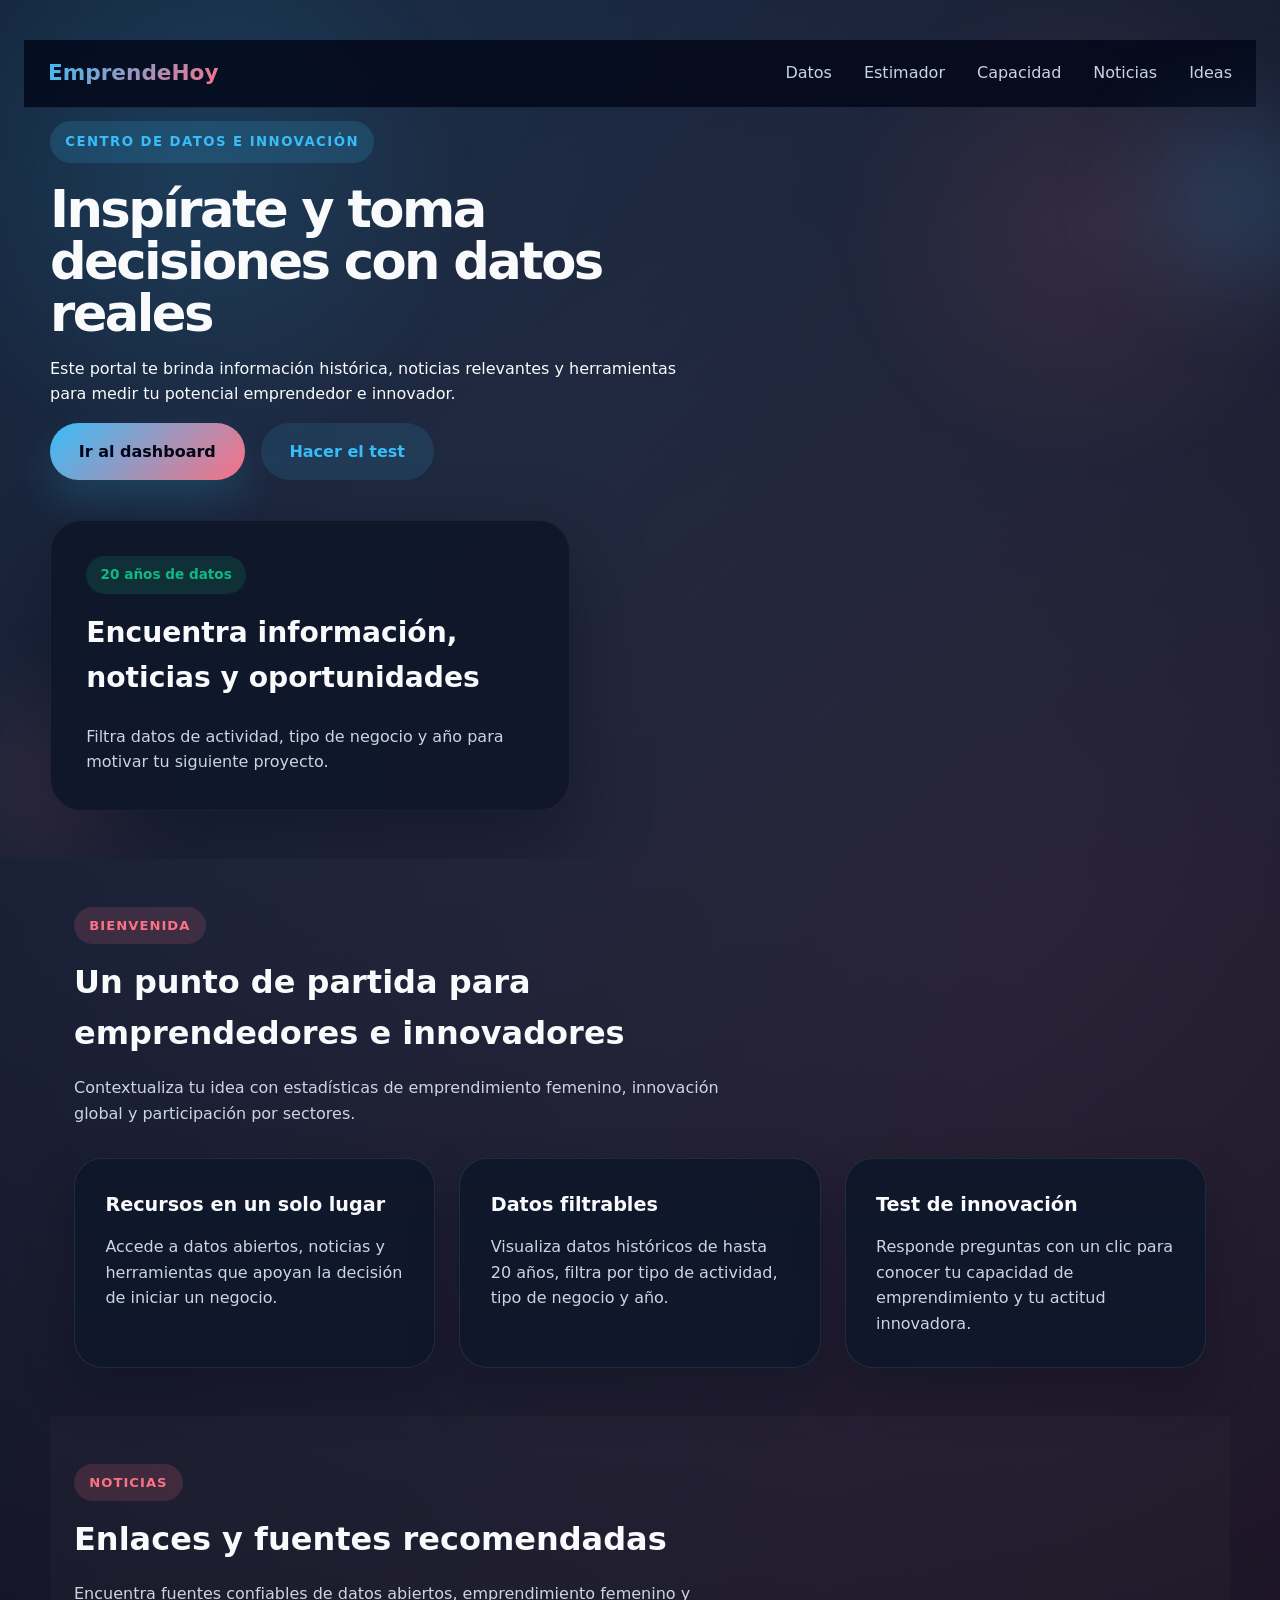
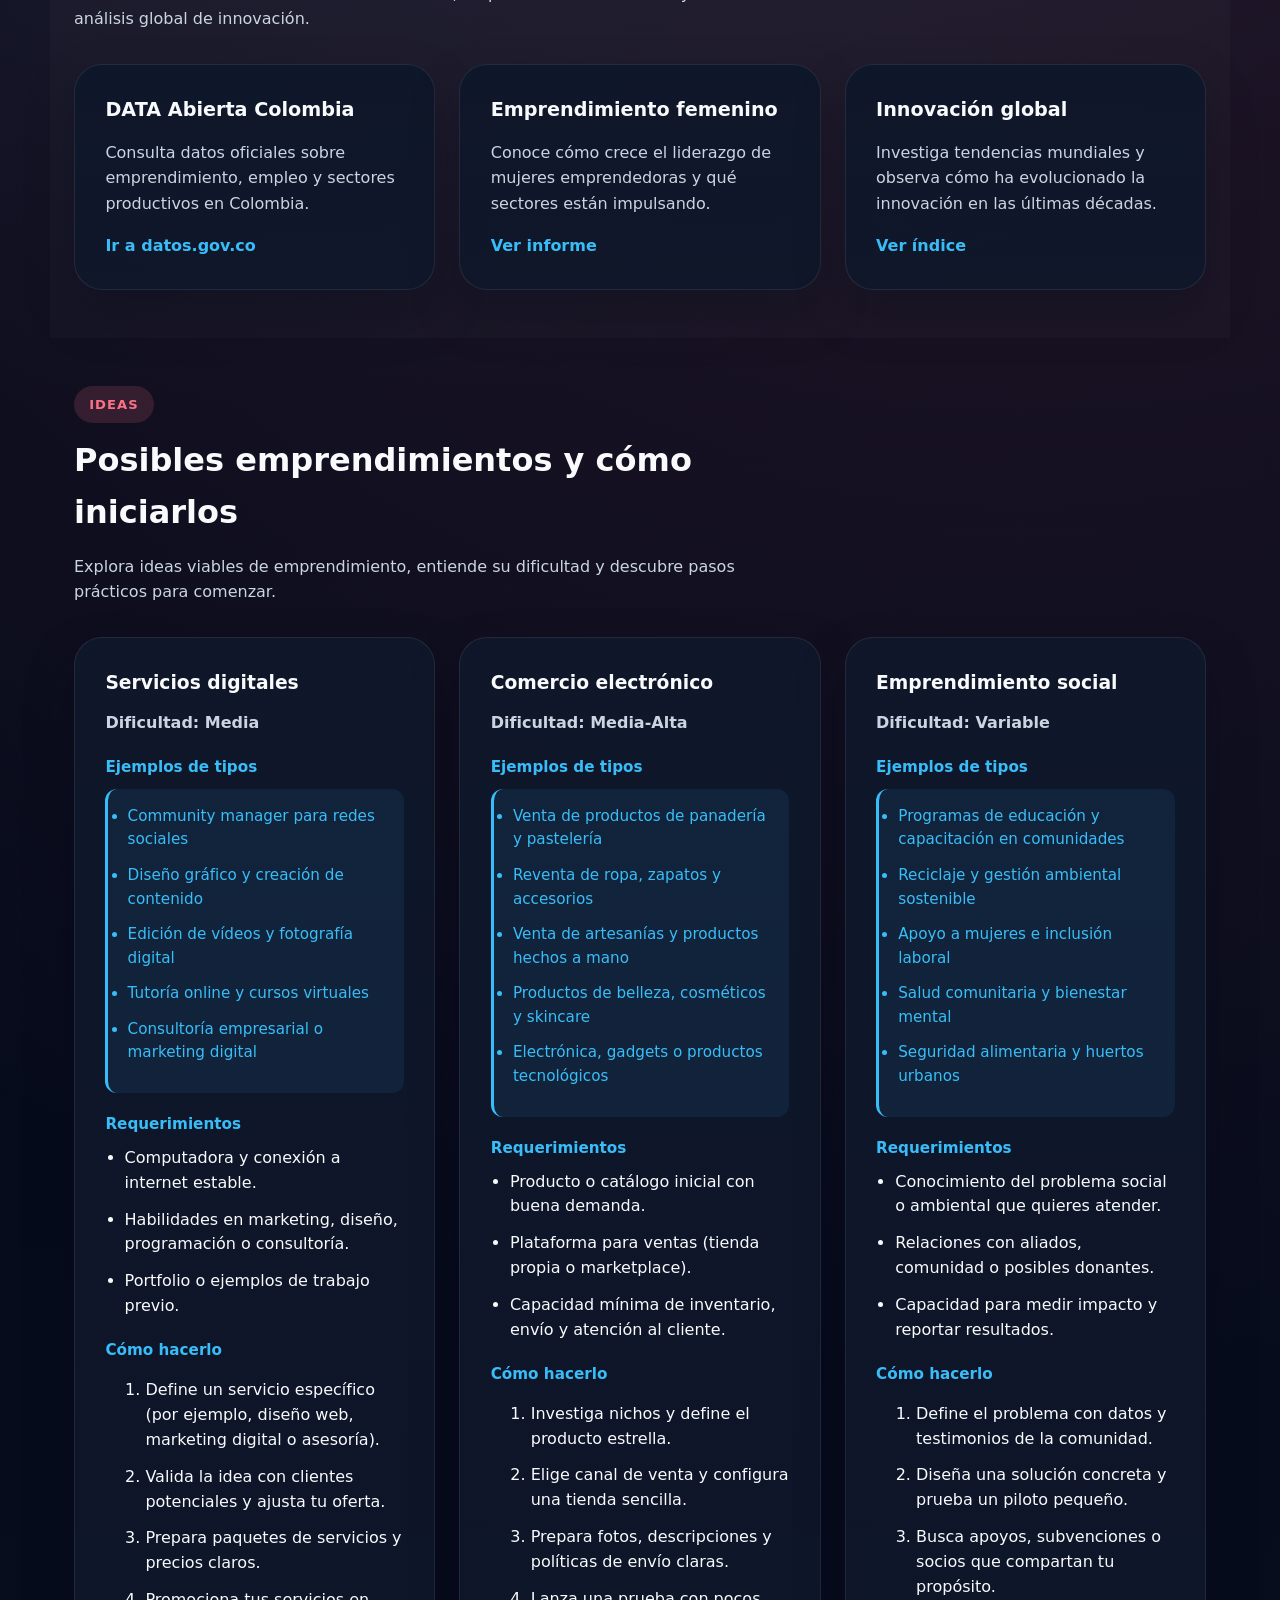
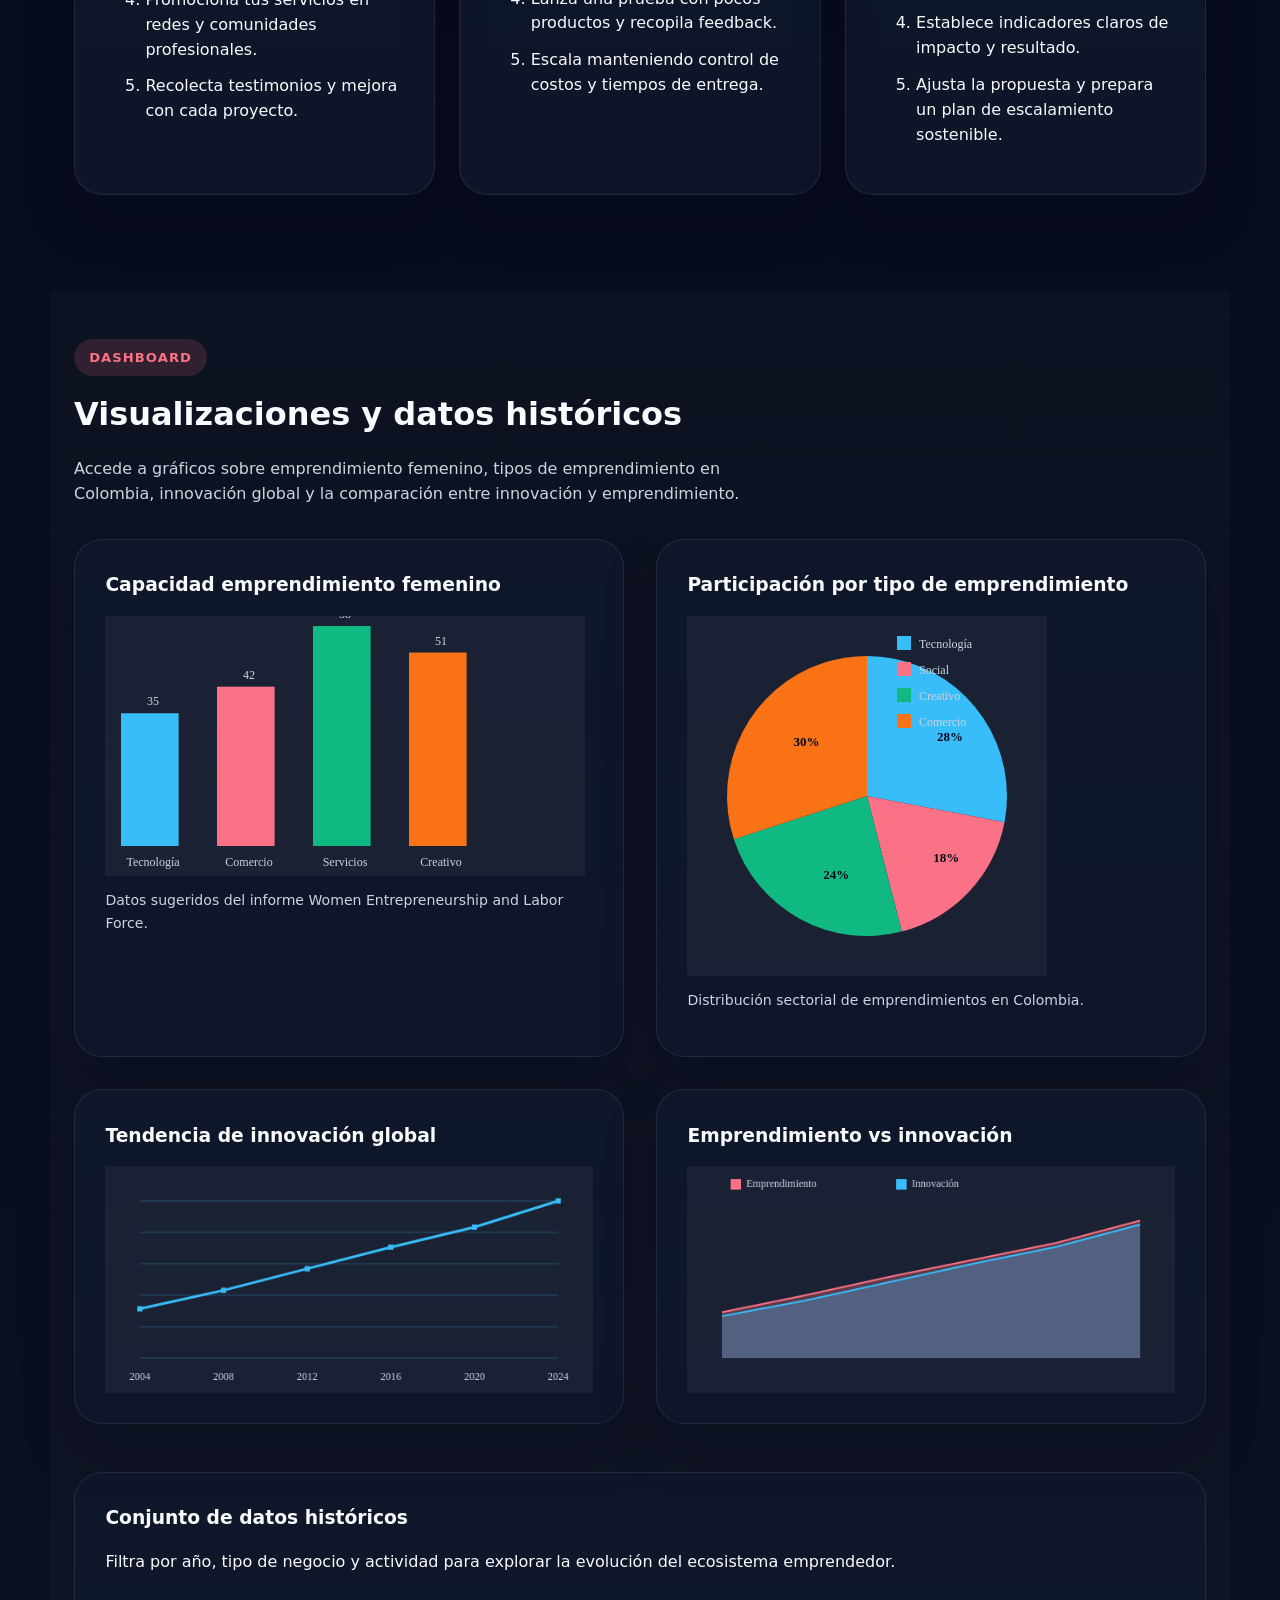
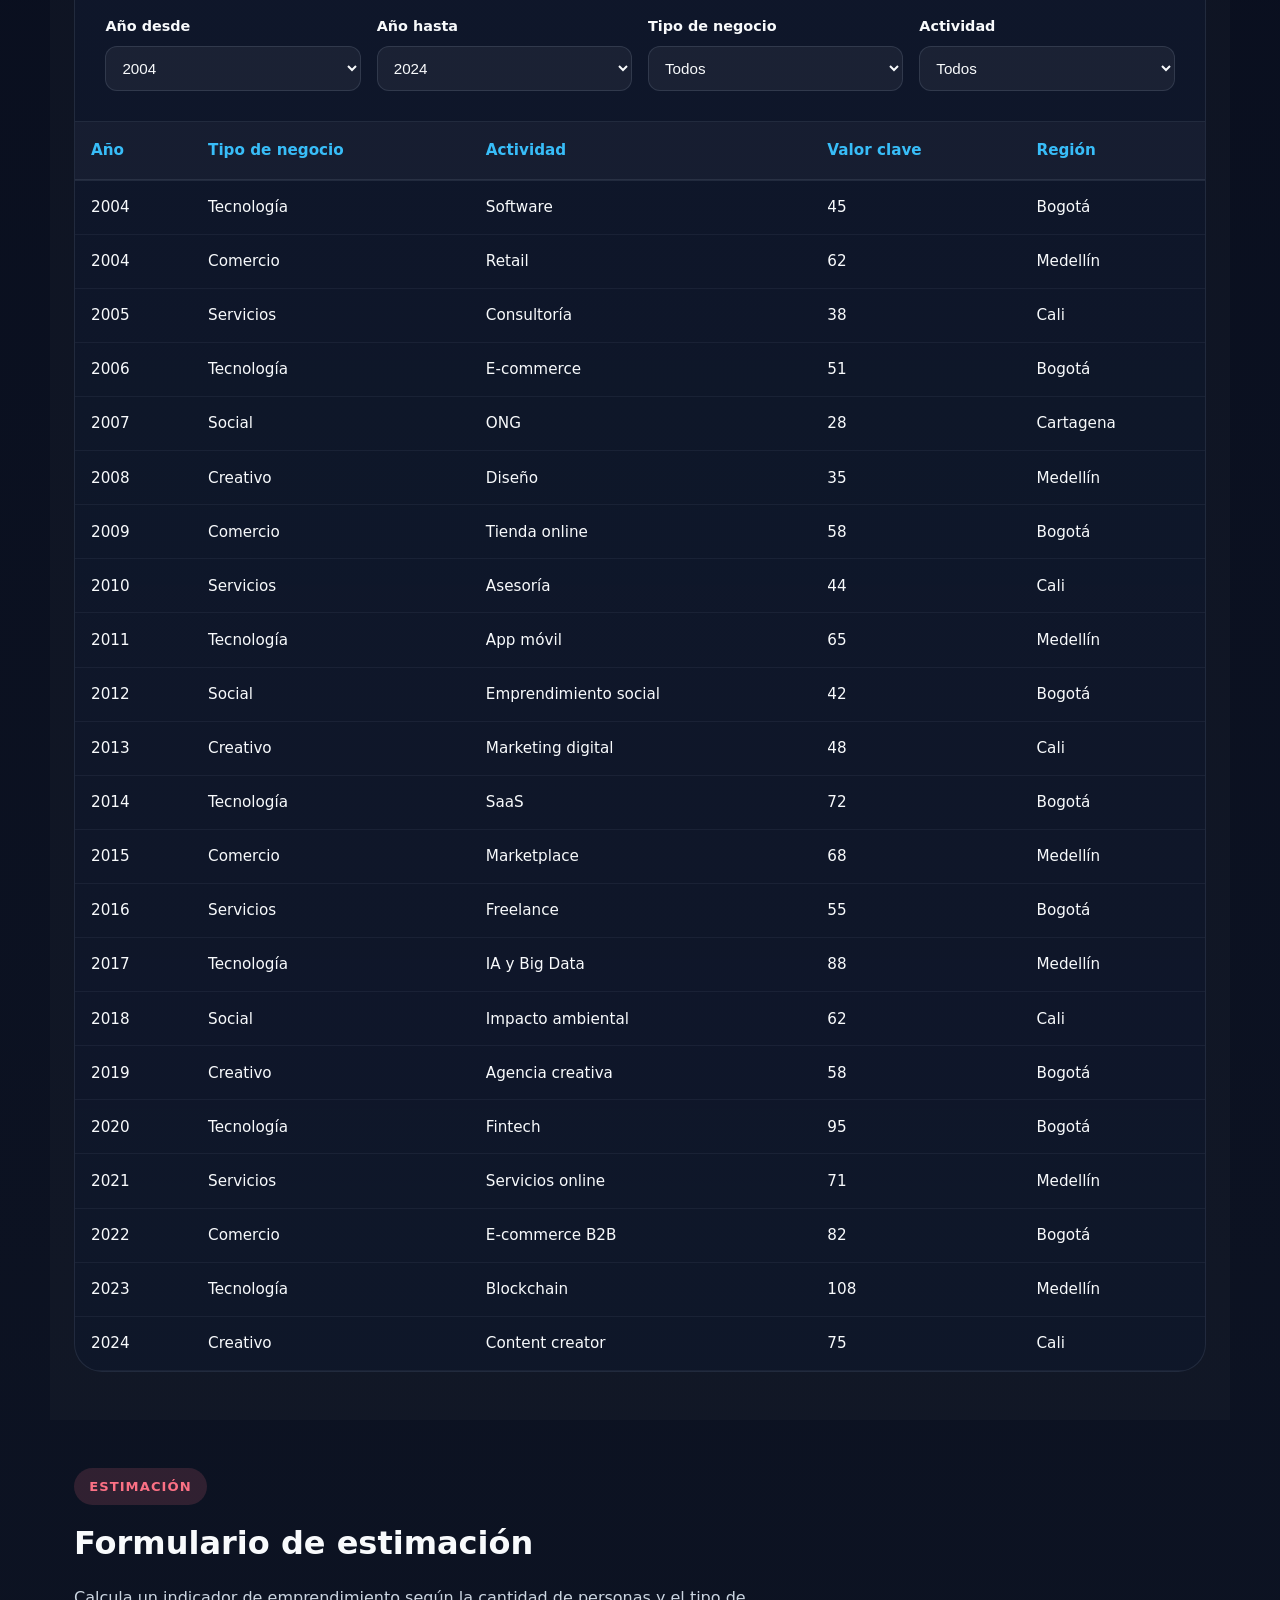
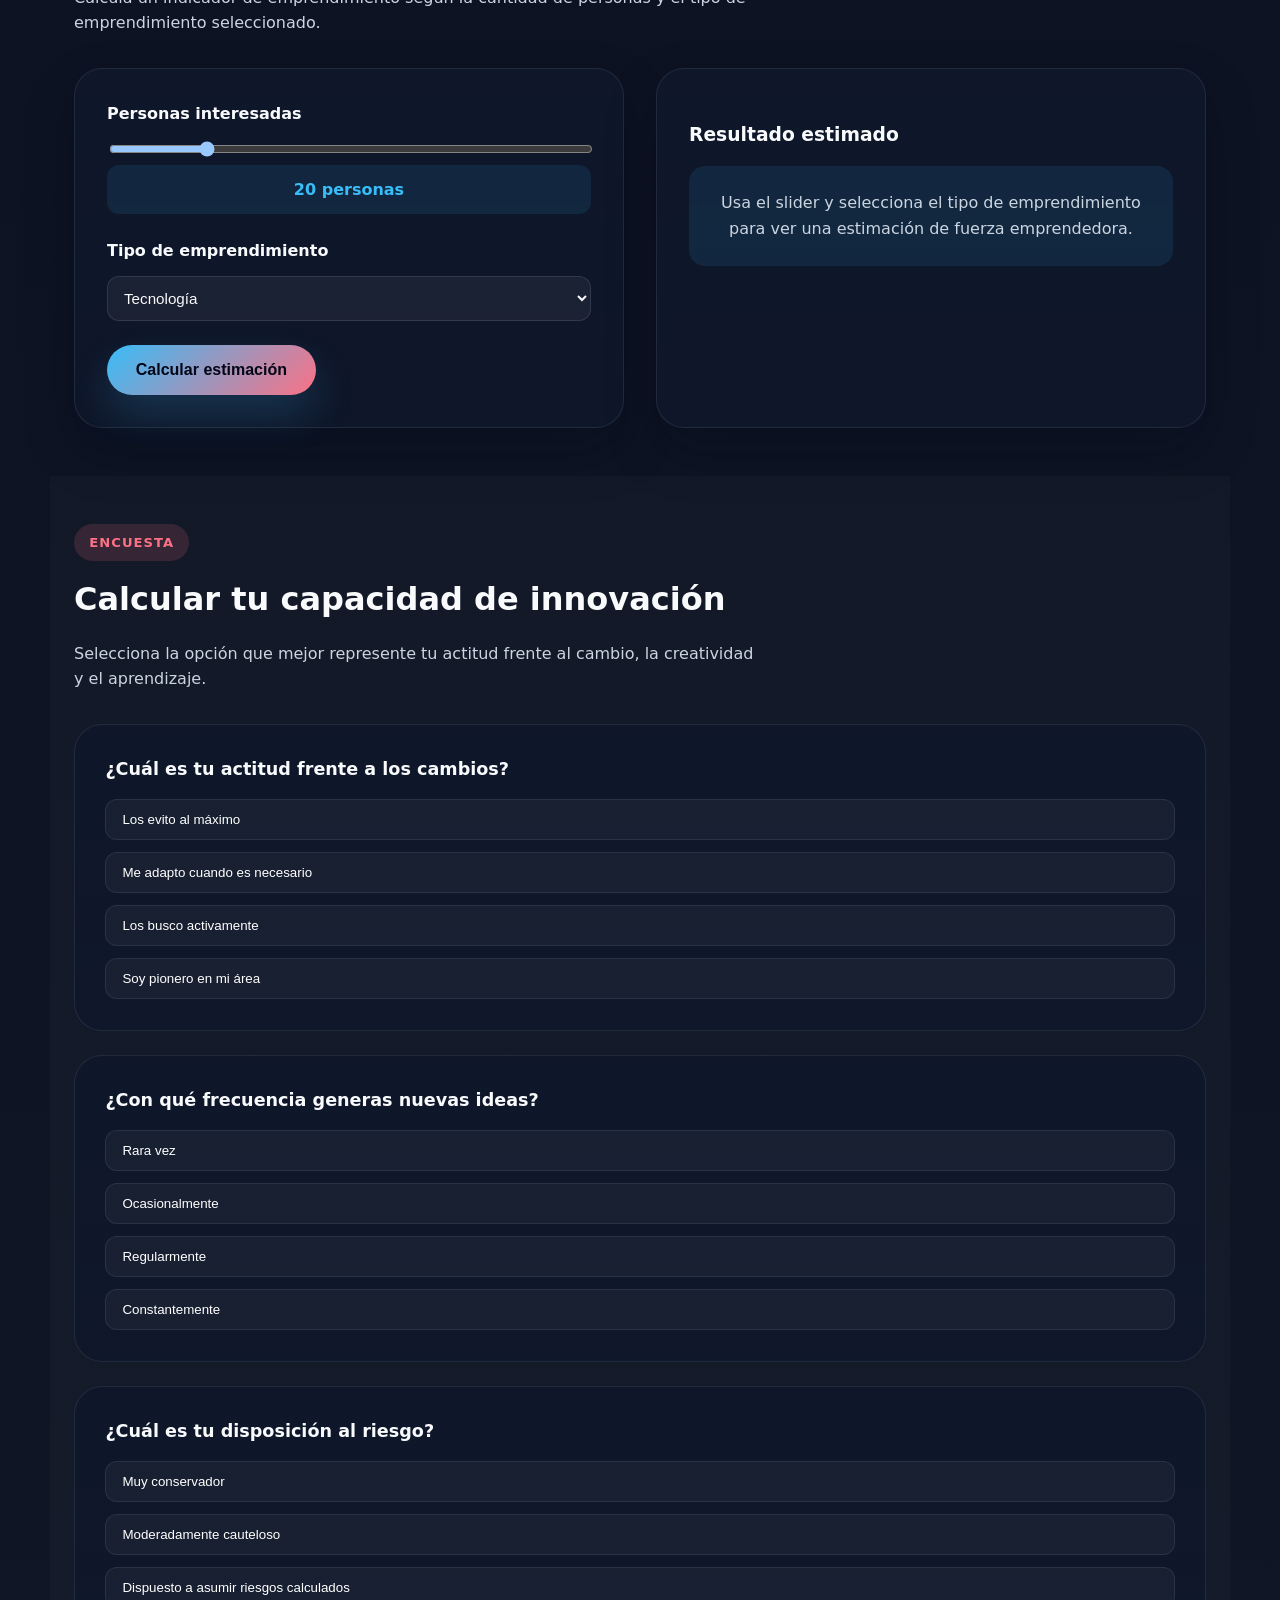
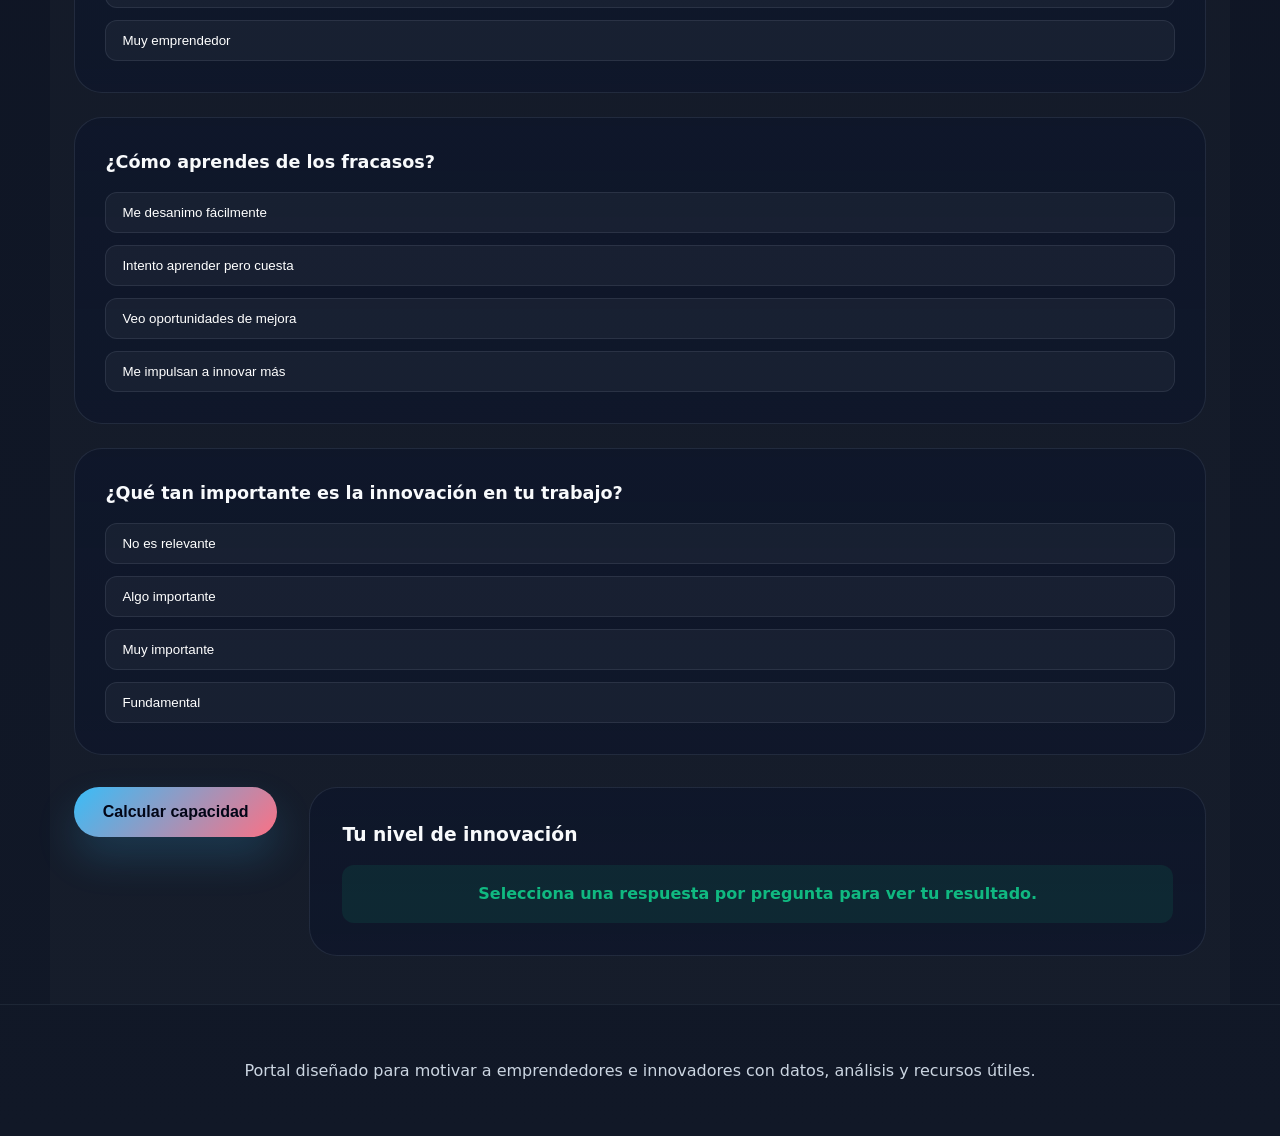
==== index.html @ 043b8ebb "update 1" ====
<!DOCTYPE html>
<html lang="es">
<head>
    <meta charset="UTF-8">
    <meta name="viewport" content="width=device-width, initial-scale=1.0">
    <title>Información para Emprender</title>
    <link rel="stylesheet" href="proyecto2.css">
</head>
<body>
    <header class="hero">
        <div class="topbar">
            <strong class="brand">EmprendeHoy</strong>
            <nav class="nav-links">
                <a href="#datos">Datos</a>
                <a href="#estimacion">Estimador</a>
                <a href="#capacidad">Capacidad</a>
                <a href="#noticias">Noticias</a>
                <a href="#ideas">Ideas</a>
            </nav>
        </div>
        <div class="hero-grid">
            <div class="hero-copy">
                <p class="eyebrow">Centro de datos e innovación</p>
                <h1>Inspírate y toma decisiones con datos reales</h1>
                <p>Este portal te brinda información histórica, noticias relevantes y herramientas para medir tu potencial emprendedor e innovador.</p>
                <div class="hero-actions">
                    <a class="hero-button" href="#datos">Ir al dashboard</a>
                    <a class="hero-button secondary" href="#capacidad">Hacer el test</a>
                </div>
            </div>
            <div class="hero-card">
                <span class="hero-pill">20 años de datos</span>
                <h2>Encuentra información, noticias y oportunidades</h2>
                <p>Filtra datos de actividad, tipo de negocio y año para motivar tu siguiente proyecto.</p>
            </div>
        </div>
    </header>

    <main>
        <section id="intro" class="section intro-section">
            <div class="section-header">
                <span class="section-tag">Bienvenida</span>
                <h2>Un punto de partida para emprendedores e innovadores</h2>
                <p>Contextualiza tu idea con estadísticas de emprendimiento femenino, innovación global y participación por sectores.</p>
            </div>
            <div class="intro-grid">
                <article class="intro-card">
                    <h3>Recursos en un solo lugar</h3>
                    <p>Accede a datos abiertos, noticias y herramientas que apoyan la decisión de iniciar un negocio.</p>
                </article>
                <article class="intro-card">
                    <h3>Datos filtrables</h3>
                    <p>Visualiza datos históricos de hasta 20 años, filtra por tipo de actividad, tipo de negocio y año.</p>
                </article>
                <article class="intro-card">
                    <h3>Test de innovación</h3>
                    <p>Responde preguntas con un clic para conocer tu capacidad de emprendimiento y tu actitud innovadora.</p>
                </article>
            </div>
        </section>

        <section id="noticias" class="section news-section">
            <div class="section-header">
                <span class="section-tag">Noticias</span>
                <h2>Enlaces y fuentes recomendadas</h2>
                <p>Encuentra fuentes confiables de datos abiertos, emprendimiento femenino y análisis global de innovación.</p>
            </div>
            <div class="news-grid">
                <article class="news-card">
                    <h3>DATA Abierta Colombia</h3>
                    <p>Consulta datos oficiales sobre emprendimiento, empleo y sectores productivos en Colombia.</p>
                    <a href="https://www.datos.gov.co/" target="_blank" rel="noopener">Ir a datos.gov.co</a>
                </article>
                <article class="news-card">
                    <h3>Emprendimiento femenino</h3>
                    <p>Conoce cómo crece el liderazgo de mujeres emprendedoras y qué sectores están impulsando.</p>
                    <a href="https://www.womenglobalentrepreneurship.org/" target="_blank" rel="noopener">Ver informe</a>
                </article>
                <article class="news-card">
                    <h3>Innovación global</h3>
                    <p>Investiga tendencias mundiales y observa cómo ha evolucionado la innovación en las últimas décadas.</p>
                    <a href="https://www.globalinnovationindex.org/" target="_blank" rel="noopener">Ver índice</a>
                </article>
            </div>
        </section>

        <section id="ideas" class="section ideas-section">
            <div class="section-header">
                <span class="section-tag">Ideas</span>
                <h2>Posibles emprendimientos y cómo iniciarlos</h2>
                <p>Explora ideas viables de emprendimiento, entiende su dificultad y descubre pasos prácticos para comenzar.</p>
            </div>
            <div class="ideas-grid">
                <article class="idea-card">
                    <h3>Servicios digitales</h3>
                    <p>Dificultad: Media</p>
                    <h4>Ejemplos de tipos</h4>
                    <ul class="examples-list">
                        <li>Community manager para redes sociales</li>
                        <li>Diseño gráfico y creación de contenido</li>
                        <li>Edición de vídeos y fotografía digital</li>
                        <li>Tutoría online y cursos virtuales</li>
                        <li>Consultoría empresarial o marketing digital</li>
                    </ul>
                    <h4>Requerimientos</h4>
                    <ul>
                        <li>Computadora y conexión a internet estable.</li>
                        <li>Habilidades en marketing, diseño, programación o consultoría.</li>
                        <li>Portfolio o ejemplos de trabajo previo.</li>
                    </ul>
                    <h4>Cómo hacerlo</h4>
                    <ol>
                        <li>Define un servicio específico (por ejemplo, diseño web, marketing digital o asesoría).</li>
                        <li>Valida la idea con clientes potenciales y ajusta tu oferta.</li>
                        <li>Prepara paquetes de servicios y precios claros.</li>
                        <li>Promociona tus servicios en redes y comunidades profesionales.</li>
                        <li>Recolecta testimonios y mejora con cada proyecto.</li>
                    </ol>
                </article>
                <article class="idea-card">
                    <h3>Comercio electrónico</h3>
                    <p>Dificultad: Media-Alta</p>
                    <h4>Ejemplos de tipos</h4>
                    <ul class="examples-list">
                        <li>Venta de productos de panadería y pastelería</li>
                        <li>Reventa de ropa, zapatos y accesorios</li>
                        <li>Venta de artesanías y productos hechos a mano</li>
                        <li>Productos de belleza, cosméticos y skincare</li>
                        <li>Electrónica, gadgets o productos tecnológicos</li>
                    </ul>
                    <h4>Requerimientos</h4>
                    <ul>
                        <li>Producto o catálogo inicial con buena demanda.</li>
                        <li>Plataforma para ventas (tienda propia o marketplace).</li>
                        <li>Capacidad mínima de inventario, envío y atención al cliente.</li>
                    </ul>
                    <h4>Cómo hacerlo</h4>
                    <ol>
                        <li>Investiga nichos y define el producto estrella.</li>
                        <li>Elige canal de venta y configura una tienda sencilla.</li>
                        <li>Prepara fotos, descripciones y políticas de envío claras.</li>
                        <li>Lanza una prueba con pocos productos y recopila feedback.</li>
                        <li>Escala manteniendo control de costos y tiempos de entrega.</li>
                    </ol>
                </article>
                <article class="idea-card">
                    <h3>Emprendimiento social</h3>
                    <p>Dificultad: Variable</p>
                    <h4>Ejemplos de tipos</h4>
                    <ul class="examples-list">
                        <li>Programas de educación y capacitación en comunidades</li>
                        <li>Reciclaje y gestión ambiental sostenible</li>
                        <li>Apoyo a mujeres e inclusión laboral</li>
                        <li>Salud comunitaria y bienestar mental</li>
                        <li>Seguridad alimentaria y huertos urbanos</li>
                    </ul>
                    <h4>Requerimientos</h4>
                    <ul>
                        <li>Conocimiento del problema social o ambiental que quieres atender.</li>
                        <li>Relaciones con aliados, comunidad o posibles donantes.</li>
                        <li>Capacidad para medir impacto y reportar resultados.</li>
                    </ul>
                    <h4>Cómo hacerlo</h4>
                    <ol>
                        <li>Define el problema con datos y testimonios de la comunidad.</li>
                        <li>Diseña una solución concreta y prueba un piloto pequeño.</li>
                        <li>Busca apoyos, subvenciones o socios que compartan tu propósito.</li>
                        <li>Establece indicadores claros de impacto y resultado.</li>
                        <li>Ajusta la propuesta y prepara un plan de escalamiento sostenible.</li>
                    </ol>
                </article>
            </div>
        </section>

        <section id="datos" class="section data-section">
            <div class="section-header">
                <span class="section-tag">Dashboard</span>
                <h2>Visualizaciones y datos históricos</h2>
                <p>Accede a gráficos sobre emprendimiento femenino, tipos de emprendimiento en Colombia, innovación global y la comparación entre innovación y emprendimiento.</p>
            </div>
            <div class="charts-grid">
                <article class="chart-card">
                    <h3>Capacidad emprendimiento femenino</h3>
                    <canvas id="barChart" width="480" height="260"></canvas>
                    <p class="chart-note">Datos sugeridos del informe Women Entrepreneurship and Labor Force.</p>
                </article>
                <article class="chart-card">
                    <h3>Participación por tipo de emprendimiento</h3>
                    <canvas id="pieChart" width="360" height="360"></canvas>
                    <p class="chart-note">Distribución sectorial de emprendimientos en Colombia.</p>
                </article>
                <article class="chart-card">
                    <h3>Tendencia de innovación global</h3>
                    <canvas id="lineChart" width="560" height="260"></canvas>
                </article>
                <article class="chart-card">
                    <h3>Emprendimiento vs innovación</h3>
                    <canvas id="areaChart" width="560" height="260"></canvas>
                </article>
            </div>
            <div class="table-panel">
                <div class="panel-header">
                    <div>
                        <h3>Conjunto de datos históricos</h3>
                        <p>Filtra por año, tipo de negocio y actividad para explorar la evolución del ecosistema emprendedor.</p>
                    </div>
                    <div class="filters">
                        <div class="filter-group">
                            <label for="yearFrom">Año desde</label>
                            <select id="yearFrom"></select>
                        </div>
                        <div class="filter-group">
                            <label for="yearTo">Año hasta</label>
                            <select id="yearTo"></select>
                        </div>
                        <div class="filter-group">
                            <label for="typeFilter">Tipo de negocio</label>
                            <select id="typeFilter">
                                <option value="Todos">Todos</option>
                            </select>
                        </div>
                        <div class="filter-group">
                            <label for="activityFilter">Actividad</label>
                            <select id="activityFilter">
                                <option value="Todos">Todos</option>
                            </select>
                        </div>
                    </div>
                </div>
                <div class="table-wrap">
                    <table class="data-table">
                        <thead>
                            <tr>
                                <th>Año</th>
                                <th>Tipo de negocio</th>
                                <th>Actividad</th>
                                <th>Valor clave</th>
                                <th>Región</th>
                            </tr>
                        </thead>
                        <tbody id="dataBody"></tbody>
                    </table>
                </div>
            </div>
        </section>

        <section id="estimacion" class="section form-section">
            <div class="section-header">
                <span class="section-tag">Estimación</span>
                <h2>Formulario de estimación</h2>
                <p>Calcula un indicador de emprendimiento según la cantidad de personas y el tipo de emprendimiento seleccionado.</p>
            </div>
            <div class="form-grid">
                <div class="estimation-card">
                    <label for="peopleCount">Personas interesadas</label>
                    <input id="peopleCount" type="range" min="1" max="100" value="20">
                    <div class="range-value"><span id="peopleValue">20</span> personas</div>
                    <label for="businessType">Tipo de emprendimiento</label>
                    <select id="businessType">
                        <option value="Tecnología">Tecnología</option>
                        <option value="Social">Social</option>
                        <option value="Creativo">Creativo</option>
                        <option value="Comercio">Comercio</option>
                        <option value="Servicios">Servicios</option>
                    </select>
                    <button id="estimateButton" class="action-button">Calcular estimación</button>
                </div>
                <div class="result-card">
                    <h3>Resultado estimado</h3>
                    <p id="estimateResult">Usa el slider y selecciona el tipo de emprendimiento para ver una estimación de fuerza emprendedora.</p>
                </div>
            </div>
        </section>

        <section id="capacidad" class="section quiz-section">
            <div class="section-header">
                <span class="section-tag">Encuesta</span>
                <h2>Calcular tu capacidad de innovación</h2>
                <p>Selecciona la opción que mejor represente tu actitud frente al cambio, la creatividad y el aprendizaje.</p>
            </div>
            <div id="quizCards" class="quiz-grid"></div>
            <div class="quiz-summary">
                <button id="calculateQuiz" class="action-button">Calcular capacidad</button>
                <div class="quiz-result">
                    <h3>Tu nivel de innovación</h3>
                    <p id="quizScore">Selecciona una respuesta por pregunta para ver tu resultado.</p>
                </div>
            </div>
        </section>
    </main>

    <footer class="footer">
        <p>Portal diseñado para motivar a emprendedores e innovadores con datos, análisis y recursos útiles.</p>
    </footer>
    <script src="proyecto3.js"></script>
</body>
</html>
---- proyecto2.css ----
:root {
    color-scheme: dark;
    --bg: #020617;
    --surface: rgba(15, 23, 42, 0.92);
    --surface-strong: rgba(15, 23, 42, 1);
    --text: #f8fafc;
    --muted: #cbd5e1;
    --primary: #38bdf8;
    --accent: #fb7185;
    --accent-soft: rgba(251, 113, 133, 0.16);
    --green: #10b981;
    --orange: #f97316;
    --border: rgba(148, 163, 184, 0.18);
    --shadow: 0 32px 80px rgba(2, 6, 23, 0.35);
    font-family: Inter, system-ui, -apple-system, BlinkMacSystemFont, "Segoe UI", sans-serif;
}

* {
    box-sizing: border-box;
}

html {
    scroll-behavior: smooth;
}

body {
    margin: 0;
    min-height: 100%;
    background: radial-gradient(circle at 20% 0%, rgba(56, 189, 248, 0.18), transparent 22%),
                radial-gradient(circle at 80% 10%, rgba(251, 113, 133, 0.15), transparent 25%),
                linear-gradient(180deg, #020617 0%, #111827 100%);
    color: var(--text);
    line-height: 1.6;
}

a {
    color: inherit;
    text-decoration: none;
}

body::before {
    content: "";
    position: fixed;
    inset: 0;
    background: radial-gradient(circle at 15% 20%, rgba(56, 189, 248, 0.12), transparent 22%),
                radial-gradient(circle at 85% 25%, rgba(251, 113, 133, 0.1), transparent 20%);
    pointer-events: none;
}

.topbar {
    display: flex;
    justify-content: space-between;
    align-items: center;
    padding: 1rem 1.5rem;
    background: rgba(2, 6, 23, 0.8);
    border-bottom: 1px solid var(--border);
    max-width: 100%;
}

.brand {
    font-size: 1.35rem;
    font-weight: 800;
    background: linear-gradient(135deg, var(--primary), var(--accent));
    -webkit-background-clip: text;
    -webkit-text-fill-color: transparent;
    background-clip: text;
}

.nav-links {
    display: flex;
    gap: 2rem;
    flex-wrap: wrap;
    justify-content: flex-end;
}

.nav-links a {
    color: var(--muted);
    font-weight: 500;
    transition: color 0.3s ease;
}

.nav-links a:hover {
    color: var(--primary);
}

.hero {
    position: relative;
    overflow: hidden;
    padding: 2.5rem 1.5rem 3rem;
    max-width: 100%;
}

.hero::after {
    content: "";
    position: absolute;
    right: -120px;
    top: 40px;
    width: 320px;
    height: 320px;
    background: radial-gradient(circle, rgba(56, 189, 248, 0.2), transparent 58%);
    filter: blur(40px);
    pointer-events: none;
}

.hero::before {
    content: "";
    position: absolute;
    left: -80px;
    bottom: -60px;
    width: 280px;
    height: 280px;
    background: radial-gradient(circle, rgba(251, 113, 133, 0.16), transparent 58%);
    filter: blur(40px);
    pointer-events: none;
}

.hero-grid {
    position: relative;
    z-index: 1;
    display: grid;
    gap: 2.5rem;
    max-width: 1180px;
    margin: 0 auto;
}

.hero-copy {
    max-width: 660px;
}

.eyebrow {
    display: inline-flex;
    padding: 0.65rem 0.95rem;
    border-radius: 999px;
    background: rgba(56, 189, 248, 0.16);
    color: var(--primary);
    font-size: 0.83rem;
    font-weight: 700;
    letter-spacing: 0.11em;
    text-transform: uppercase;
    margin-bottom: 1.25rem;
}

h1 {
    margin: 0;
    font-size: clamp(2.75rem, 4vw, 4.7rem);
    line-height: 1.02;
    letter-spacing: -0.05em;
}

h2 {
    font-size: clamp(2rem, 2.4vw, 3rem);
}

.hero > p {
    max-width: 46rem;
    margin: 1.6rem 0 2rem;
    color: var(--muted);
    font-size: 1.08rem;
}

.hero-button {
    display: inline-flex;
    align-items: center;
    justify-content: center;
    gap: 0.6rem;
    padding: 1rem 1.8rem;
    border-radius: 999px;
    background: linear-gradient(135deg, var(--primary), var(--accent));
    color: #020617;
    font-size: 1rem;
    font-weight: 700;
    box-shadow: 0 20px 40px rgba(56, 189, 248, 0.18);
    transition: transform 0.25s ease, box-shadow 0.25s ease;
}

.hero-button:hover {
    transform: translateY(-3px);
    box-shadow: 0 26px 50px rgba(56, 189, 248, 0.26);
}

.hero-actions {
    display: flex;
    gap: 1rem;
    flex-wrap: wrap;
}

.action-button {
    display: inline-flex;
    align-items: center;
    justify-content: center;
    gap: 0.6rem;
    padding: 1rem 1.8rem;
    border-radius: 999px;
    background: linear-gradient(135deg, var(--primary), var(--accent));
    color: #020617;
    font-size: 1rem;
    font-weight: 700;
    box-shadow: 0 20px 40px rgba(56, 189, 248, 0.18);
    transition: transform 0.25s ease, box-shadow 0.25s ease;
    border: none;
    cursor: pointer;
}

.action-button:hover {
    transform: translateY(-3px);
    box-shadow: 0 26px 50px rgba(56, 189, 248, 0.26);
}

.hero-button.secondary {
    background: rgba(56, 189, 248, 0.12);
    color: var(--primary);
    box-shadow: none;
}

.hero-image {
    position: relative;
    z-index: 1;
    display: flex;
    justify-content: center;
}

.card-main,
.hero-card {
    width: min(100%, 520px);
    padding: 2.2rem;
    border-radius: 2rem;
    background: rgba(15, 23, 42, 0.94);
    border: 1px solid rgba(255, 255, 255, 0.05);
    box-shadow: var(--shadow);
    backdrop-filter: blur(16px);
    transition: transform 0.3s ease, border-color 0.3s ease;
}

.card-main:hover,
.hero-card:hover {
    transform: translateY(-6px);
    border-color: rgba(56, 189, 248, 0.28);
}

.card-main h2,
.hero-card h2 {
    margin-top: 0;
    font-size: clamp(1.7rem, 2.2vw, 2.3rem);
}

.card-main p,
.hero-card p {
    margin: 1rem 0 0;
    color: var(--muted);
}

.hero-pill {
    display: inline-block;
    padding: 0.5rem 0.9rem;
    border-radius: 999px;
    background: rgba(16, 185, 129, 0.15);
    color: var(--green);
    font-weight: 700;
    font-size: 0.85rem;
    margin-bottom: 1rem;
}

.section {
    padding: 3rem 1.5rem;
    max-width: 1180px;
    margin: 0 auto;
}

.section:nth-of-type(even) {
    background: rgba(255,255,255,0.02);
}

.section-header {
    max-width: 680px;
    margin-bottom: 2rem;
}

.section-tag {
    display: inline-block;
    padding: 0.5rem 0.95rem;
    border-radius: 999px;
    background: rgba(251, 113, 133, 0.15);
    color: var(--accent);
    font-weight: 700;
    text-transform: uppercase;
    letter-spacing: 0.08em;
    font-size: 0.82rem;
    margin-bottom: 0.8rem;
}

.section-header h2 {
    margin: 0;
    font-size: clamp(2rem, 2.4vw, 3rem);
}

.section-header p {
    margin: 1rem 0 0;
    color: var(--muted);
    font-size: 1rem;
}

.intro-grid,
.news-grid {
    display: grid;
    gap: 1.5rem;
    grid-template-columns: repeat(auto-fit, minmax(240px, 1fr));
}

.intro-card,
.news-card {
    padding: 1.9rem;
    border-radius: 1.75rem;
    background: linear-gradient(180deg, rgba(15, 23, 42, 0.98), rgba(15, 23, 42, 0.9));
    border: 1px solid rgba(148, 163, 184, 0.14);
    box-shadow: 0 24px 50px rgba(2, 6, 23, 0.26);
    transition: transform 0.3s ease, border-color 0.3s ease;
}

.intro-card:hover,
.news-card:hover {
    transform: translateY(-6px);
    border-color: rgba(56, 189, 248, 0.22);
}

.intro-card h3,
.news-card h3 {
    margin-top: 0;
    margin-bottom: 0.85rem;
    font-size: 1.2rem;
}

.intro-card p,
.news-card p {
    margin: 0;
    color: var(--muted);
}

.news-card a {
    display: inline-block;
    margin-top: 1rem;
    color: var(--primary);
    font-weight: 600;
    transition: color 0.3s ease;
}

.news-card a:hover {
    color: var(--accent);
}

.ideas-grid {
    display: grid;
    gap: 1.5rem;
    grid-template-columns: repeat(auto-fit, minmax(260px, 1fr));
    margin-bottom: 3rem;
}

.idea-card {
    padding: 1.9rem;
    border-radius: 1.75rem;
    background: linear-gradient(180deg, rgba(15, 23, 42, 0.98), rgba(15, 23, 42, 0.9));
    border: 1px solid rgba(148, 163, 184, 0.14);
    box-shadow: 0 24px 50px rgba(2, 6, 23, 0.26);
}

.idea-card h3 {
    margin-top: 0;
    margin-bottom: 0.75rem;
}

.idea-card p {
    margin: 0 0 1rem;
    color: var(--muted);
    font-weight: 600;
}

.idea-card ul {
    margin: 0;
    padding-left: 1.2rem;
    color: var(--text);
}

.idea-card li {
    margin-bottom: 0.75rem;
    line-height: 1.55;
}

.idea-card h4 {
    margin: 1.2rem 0 0.6rem;
    font-size: 0.95rem;
    color: var(--primary);
    font-weight: 700;
}

.idea-card .examples-list {
    background: rgba(56, 189, 248, 0.08);
    padding: 1rem 1.2rem;
    border-radius: 0.75rem;
    border-left: 3px solid var(--primary);
}

.idea-card .examples-list li {
    color: #38bdf8;
    font-size: 0.95rem;
}

.charts-grid {
    display: grid;
    gap: 2rem;
    grid-template-columns: repeat(auto-fit, minmax(380px, 1fr));
    margin-bottom: 3rem;
}

.chart-card {
    padding: 1.9rem;
    border-radius: 1.75rem;
    background: linear-gradient(180deg, rgba(15, 23, 42, 0.98), rgba(15, 23, 42, 0.9));
    border: 1px solid rgba(148, 163, 184, 0.14);
    box-shadow: 0 24px 50px rgba(2, 6, 23, 0.26);
}

.chart-card h3 {
    margin-top: 0;
    margin-bottom: 1rem;
}

.chart-card canvas {
    display: block;
    max-width: 100%;
    height: auto;
}

.chart-note {
    margin-top: 0.8rem;
    font-size: 0.88rem;
    color: var(--muted);
}

.table-panel {
    background: linear-gradient(180deg, rgba(15, 23, 42, 0.98), rgba(15, 23, 42, 0.9));
    border: 1px solid rgba(148, 163, 184, 0.14);
    border-radius: 1.75rem;
    overflow: hidden;
}

.panel-header {
    padding: 1.9rem;
    border-bottom: 1px solid rgba(148, 163, 184, 0.14);
    display: grid;
    gap: 1.5rem;
}

.panel-header h3 {
    margin: 0;
}

.panel-header > p {
    margin: 0.5rem 0 0;
    color: var(--muted);
}

.filters {
    display: grid;
    gap: 1rem;
    grid-template-columns: repeat(auto-fit, minmax(180px, 1fr));
}

.filter-group {
    display: flex;
    flex-direction: column;
    gap: 0.5rem;
}

.filter-group label {
    font-weight: 600;
    font-size: 0.9rem;
}

.filter-group select {
    padding: 0.75rem;
    border-radius: 0.75rem;
    background: rgba(255, 255, 255, 0.05);
    border: 1px solid rgba(148, 163, 184, 0.18);
    color: var(--text);
    font-size: 0.95rem;
    cursor: pointer;
}

.filter-group select:focus {
    outline: none;
    border-color: var(--primary);
    background: rgba(255, 255, 255, 0.08);
}

.table-wrap {
    overflow-x: auto;
}

.data-table {
    width: 100%;
    border-collapse: collapse;
    font-size: 0.95rem;
}

.data-table thead {
    background: rgba(255, 255, 255, 0.03);
    border-bottom: 2px solid rgba(148, 163, 184, 0.14);
}

.data-table th {
    padding: 1rem;
    text-align: left;
    font-weight: 700;
    color: var(--primary);
}

.data-table td {
    padding: 0.9rem 1rem;
    border-bottom: 1px solid rgba(148, 163, 184, 0.08);
}

.data-table tbody tr:hover {
    background: rgba(56, 189, 248, 0.05);
}

.form-grid {
    display: grid;
    gap: 2rem;
    grid-template-columns: 1fr 1fr;
    margin-top: 2rem;
}

.estimation-card,
.result-card {
    padding: 2rem;
    border-radius: 1.75rem;
    background: linear-gradient(180deg, rgba(15, 23, 42, 0.98), rgba(15, 23, 42, 0.9));
    border: 1px solid rgba(148, 163, 184, 0.14);
    box-shadow: 0 24px 50px rgba(2, 6, 23, 0.26);
}

.estimation-card label,
.result-card h3 {
    display: block;
    margin-bottom: 0.75rem;
    font-weight: 700;
}

.estimation-card input[type="range"] {
    width: 100%;
    margin-bottom: 0.5rem;
    cursor: pointer;
}

.range-value {
    padding: 0.75rem;
    background: rgba(56, 189, 248, 0.1);
    border-radius: 0.75rem;
    color: var(--primary);
    font-weight: 600;
    margin-bottom: 1.5rem;
    text-align: center;
}

.estimation-card select {
    width: 100%;
    padding: 0.75rem;
    margin-bottom: 1.5rem;
    border-radius: 0.75rem;
    background: rgba(255, 255, 255, 0.05);
    border: 1px solid rgba(148, 163, 184, 0.18);
    color: var(--text);
    font-size: 0.95rem;
    cursor: pointer;
}

.result-card p {
    margin: 0;
    color: var(--muted);
}

#estimateResult {
    display: block;
    padding: 1.5rem;
    background: rgba(56, 189, 248, 0.1);
    border-radius: 1rem;
    margin-top: 1rem;
    min-height: 100px;
    display: flex;
    align-items: center;
    justify-content: center;
    text-align: center;
}

.quiz-grid {
    display: grid;
    gap: 1.5rem;
    margin: 2rem 0;
}

.quiz-card {
    padding: 1.9rem;
    border-radius: 1.75rem;
    background: linear-gradient(180deg, rgba(15, 23, 42, 0.98), rgba(15, 23, 42, 0.9));
    border: 1px solid rgba(148, 163, 184, 0.14);
}

.quiz-card h3 {
    margin-top: 0;
    margin-bottom: 1rem;
    font-size: 1.1rem;
}

.quiz-options {
    display: grid;
    gap: 0.75rem;
}

.quiz-option {
    padding: 0.75rem 1rem;
    border-radius: 0.75rem;
    background: rgba(255, 255, 255, 0.04);
    border: 1px solid rgba(148, 163, 184, 0.14);
    cursor: pointer;
    transition: all 0.3s ease;
    text-align: left;
    font-weight: 500;
}

.quiz-option:hover {
    background: rgba(56, 189, 248, 0.1);
    border-color: var(--primary);
}

.quiz-option.selected {
    background: rgba(56, 189, 248, 0.2);
    border-color: var(--primary);
    color: var(--primary);
}

.quiz-summary {
    display: grid;
    gap: 2rem;
    grid-template-columns: auto 1fr;
    align-items: start;
    margin-top: 2rem;
}

.quiz-result {
    padding: 2rem;
    border-radius: 1.75rem;
    background: linear-gradient(180deg, rgba(15, 23, 42, 0.98), rgba(15, 23, 42, 0.9));
    border: 1px solid rgba(148, 163, 184, 0.14);
}

.quiz-result h3 {
    margin-top: 0;
    margin-bottom: 1rem;
}

#quizScore {
    margin: 0;
    padding: 1rem;
    background: rgba(16, 185, 129, 0.1);
    border-radius: 0.75rem;
    text-align: center;
    font-weight: 600;
    color: var(--green);
}

.footer {
    padding: 2.3rem 1.5rem;
    text-align: center;
    color: var(--muted);
    border-top: 1px solid rgba(148, 163, 184, 0.1);
    max-width: 100%;
}

@media (max-width: 900px) {
    .form-grid,
    .quiz-summary {
        grid-template-columns: 1fr;
    }

    .nav-links {
        gap: 1rem;
    }

    .hero-actions {
        flex-direction: column;
    }

    .hero-button,
    .action-button {
        width: 100%;
    }
}

@media (max-width: 600px) {
    .topbar {
        flex-direction: column;
        gap: 1rem;
        text-align: center;
    }

    .nav-links {
        width: 100%;
        justify-content: center;
    }

    .charts-grid {
        grid-template-columns: 1fr;
    }

    .data-table {
        font-size: 0.85rem;
    }

    .data-table th,
    .data-table td {
        padding: 0.6rem 0.8rem;
    }
}
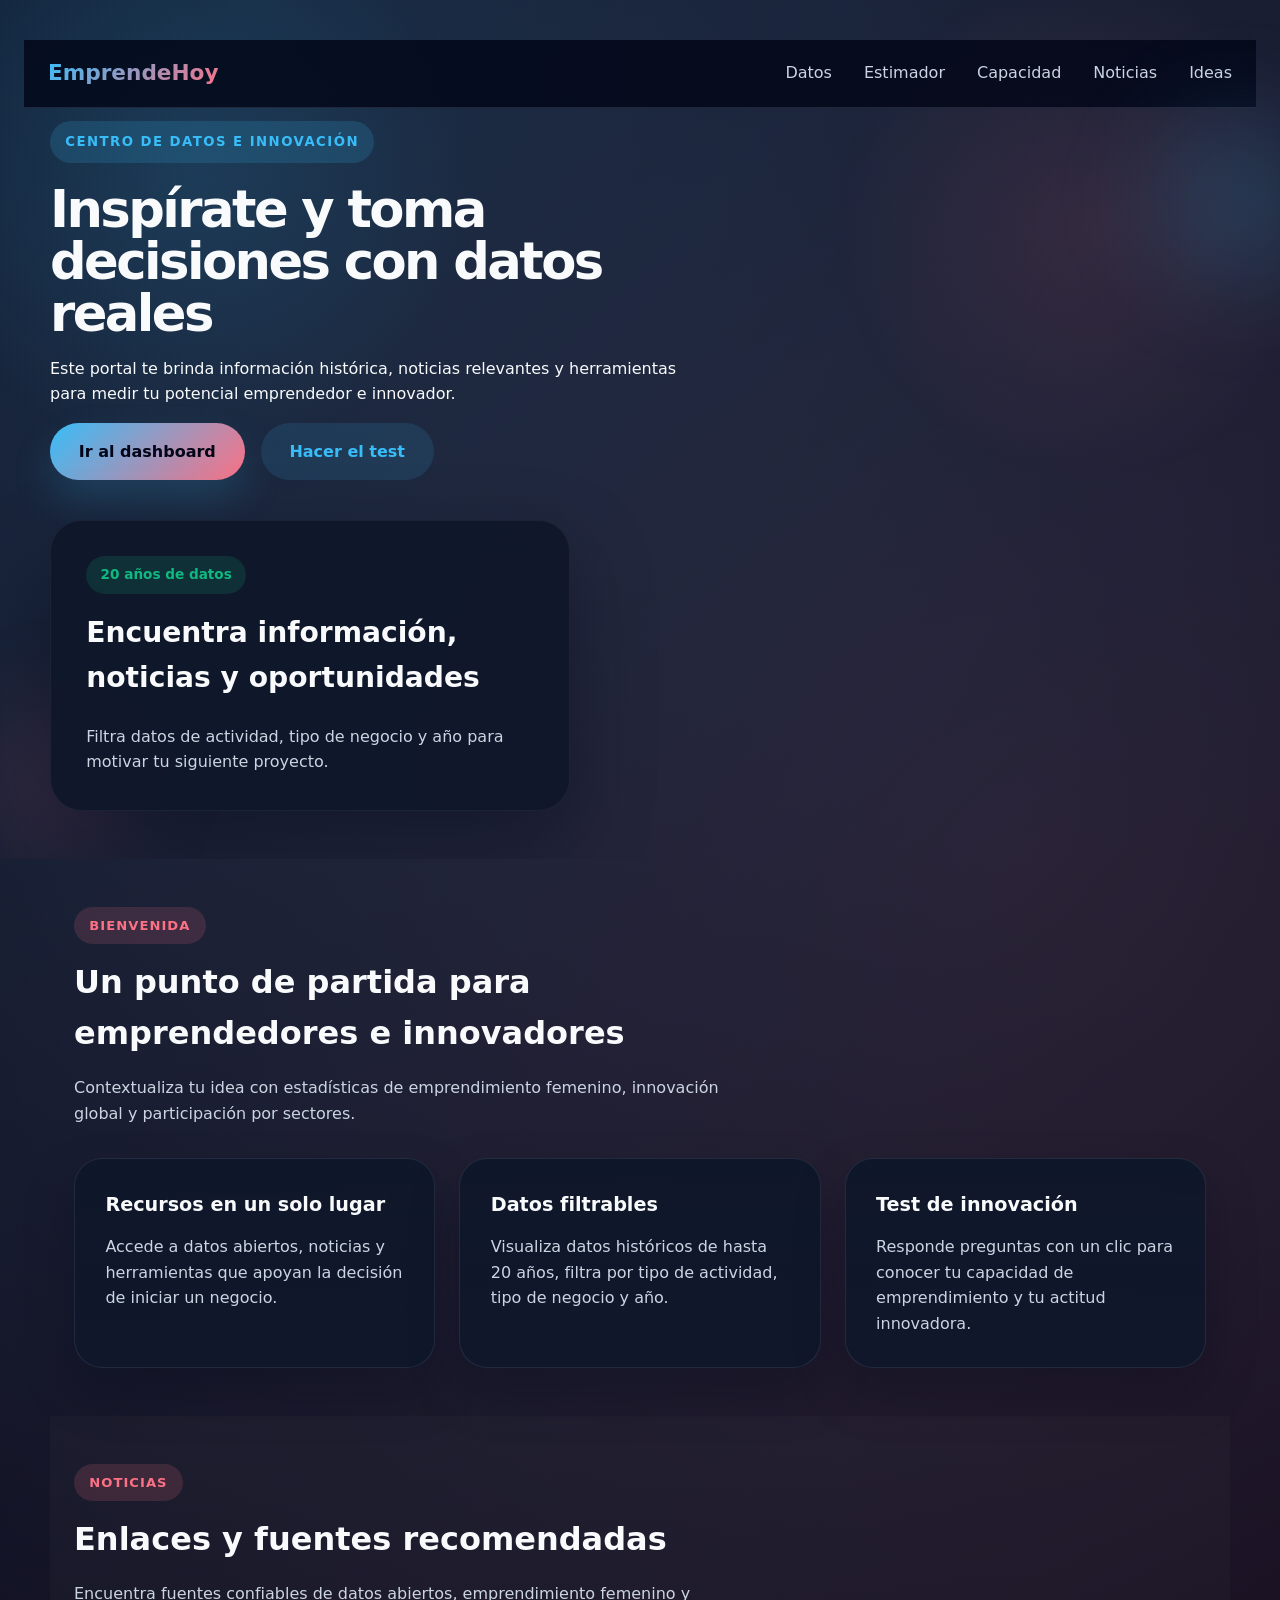
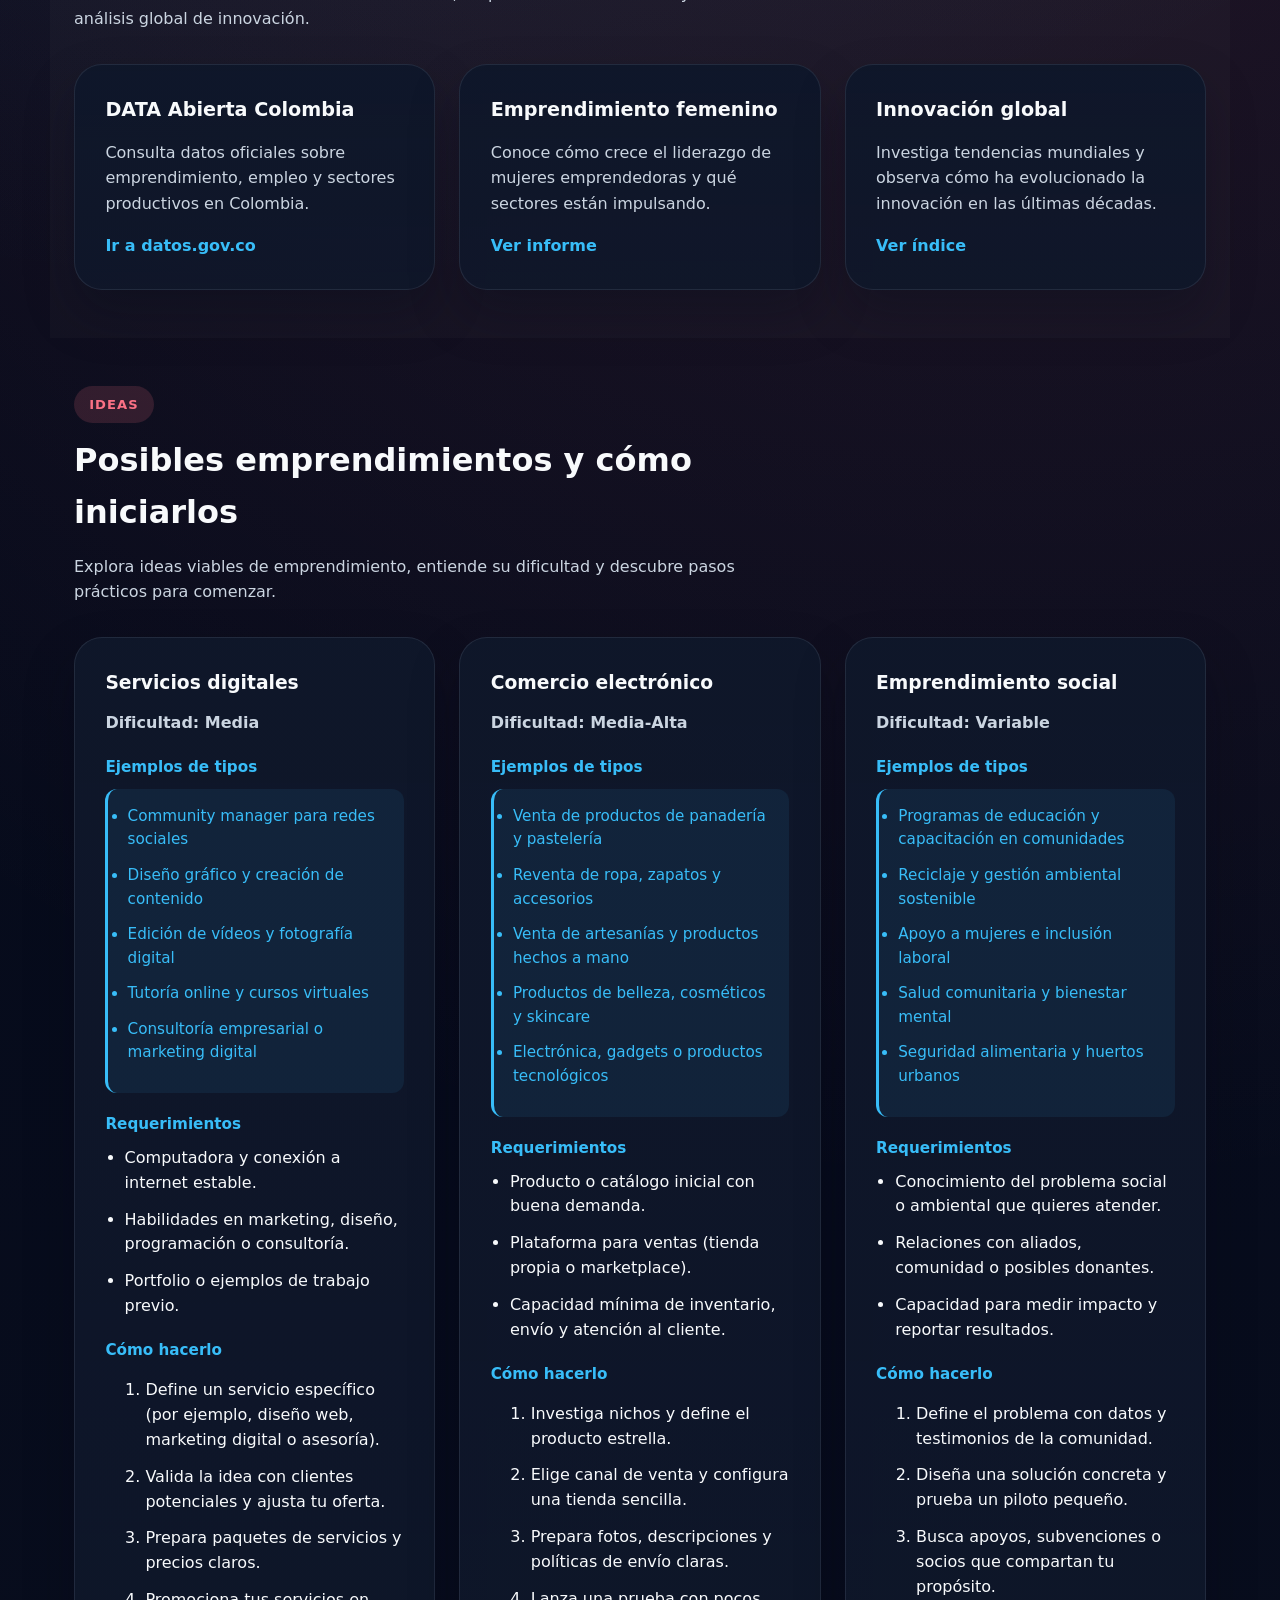
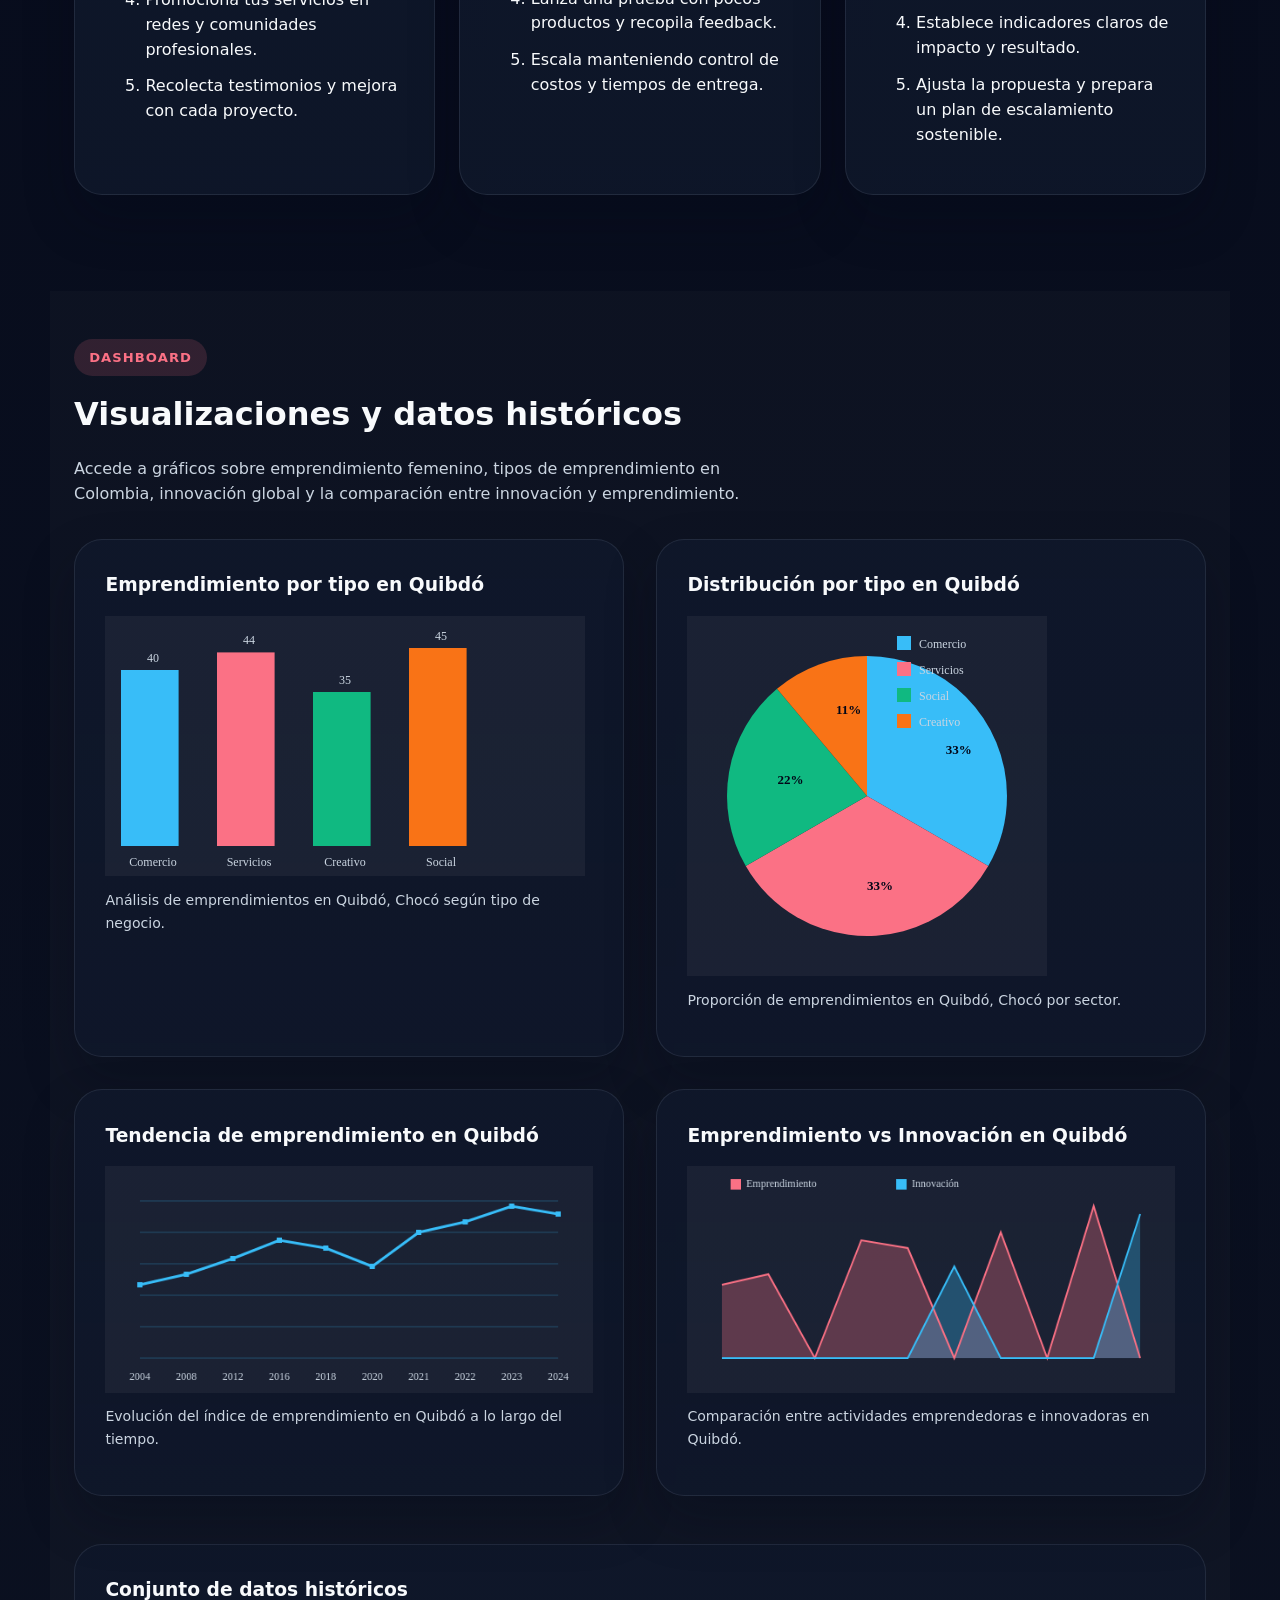
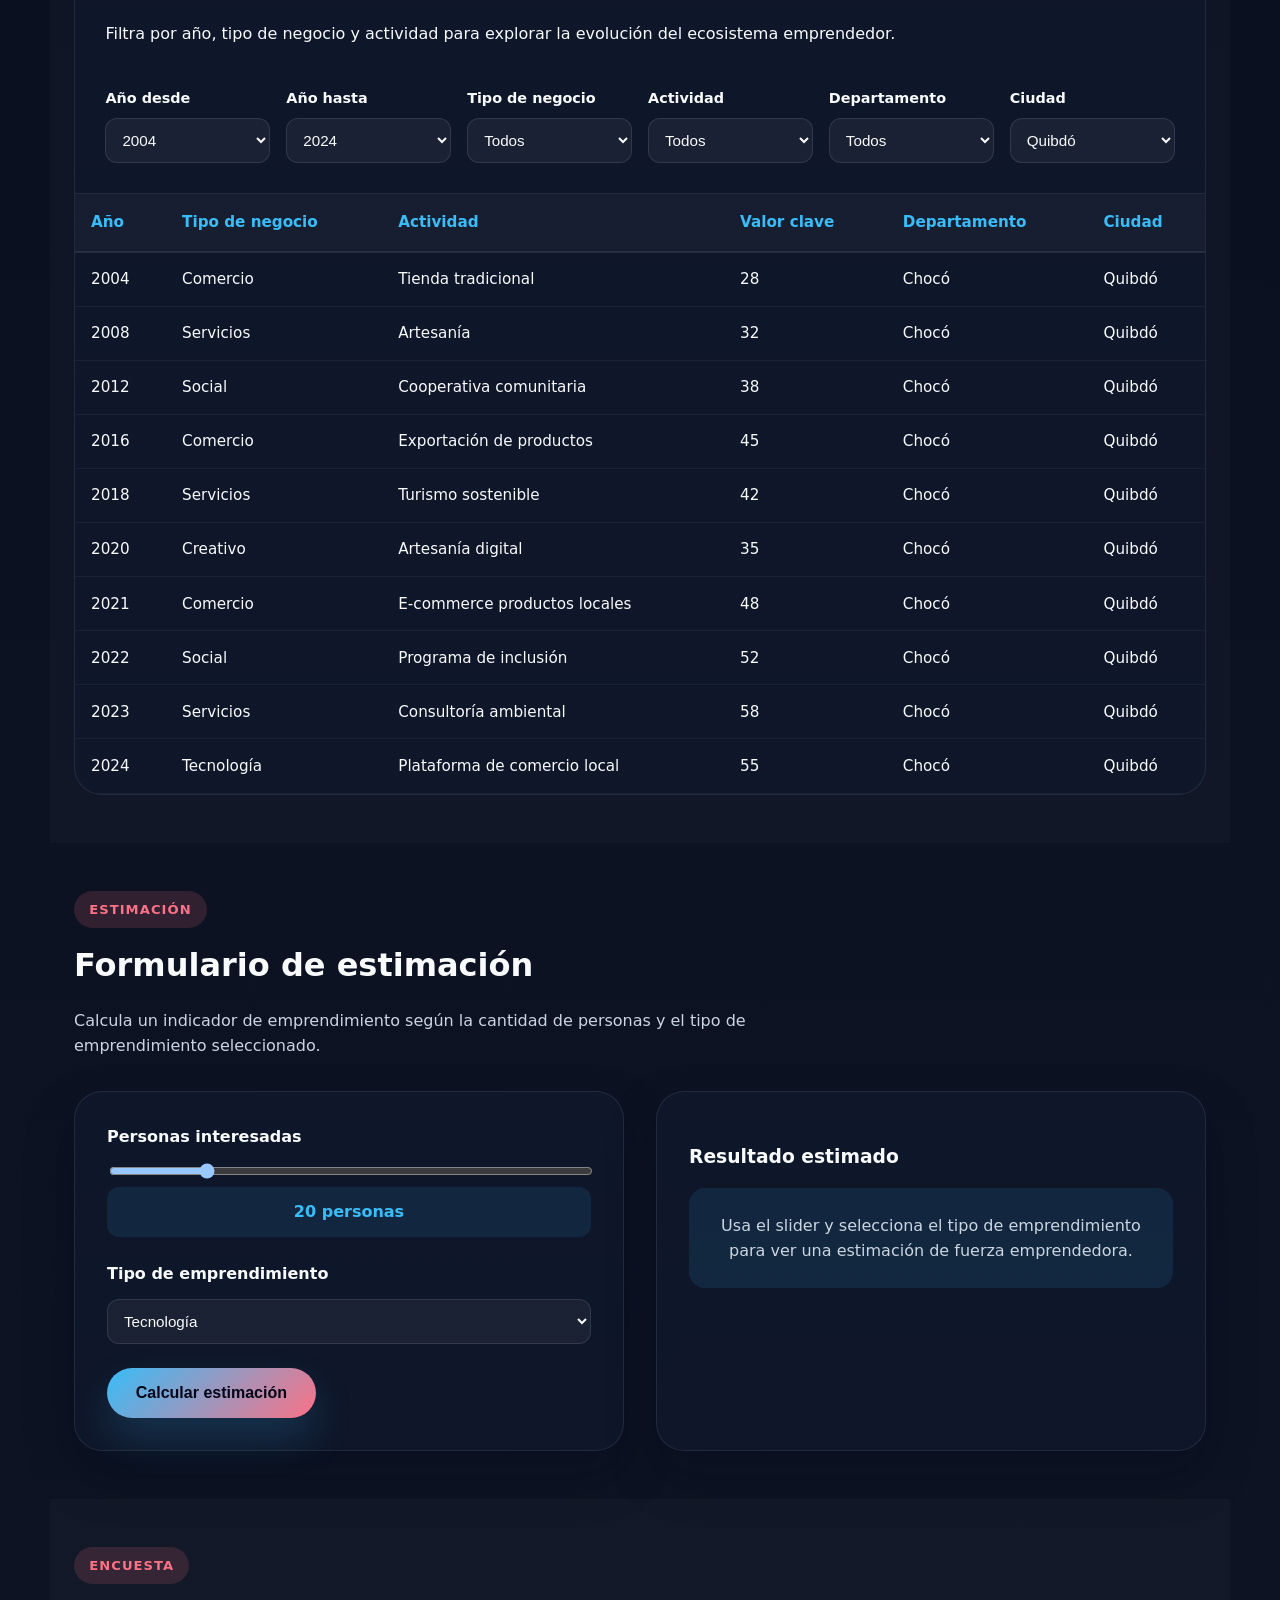
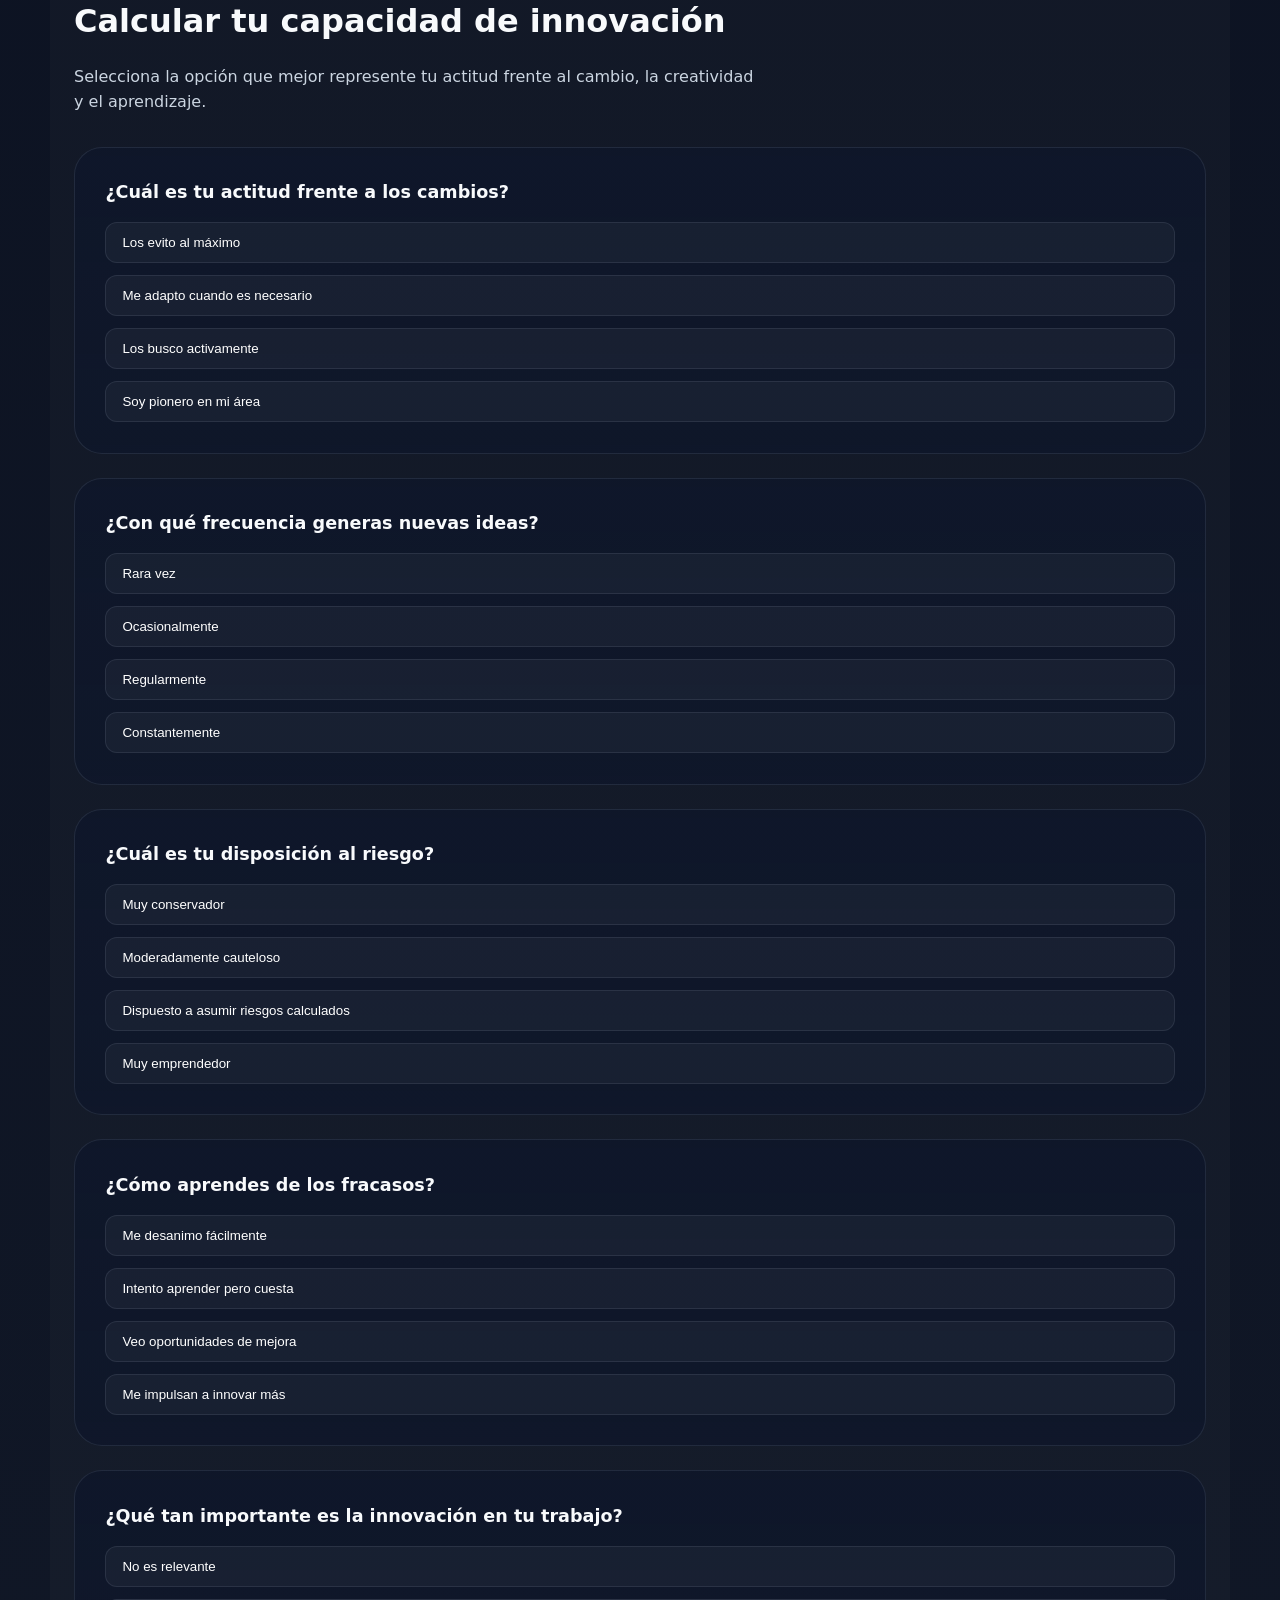
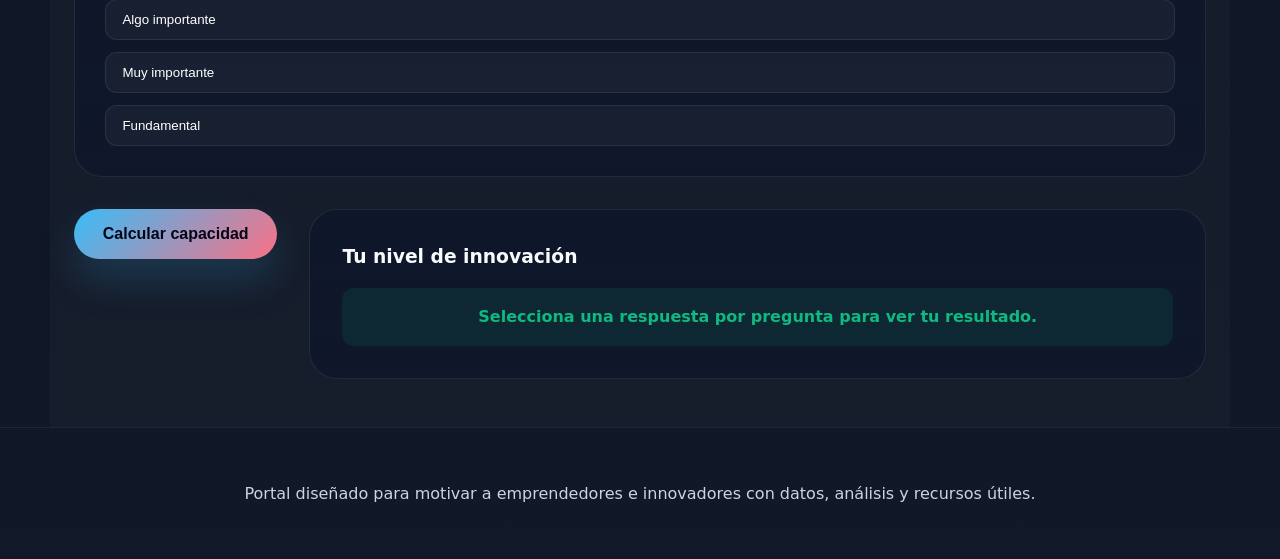
==== commit 8905a2b4: "update 2" ====
--- a/index.html
+++ b/index.html
@@ -180,22 +180,24 @@
             </div>
             <div class="charts-grid">
                 <article class="chart-card">
-                    <h3>Capacidad emprendimiento femenino</h3>
+                    <h3>Emprendimiento por tipo en Quibdó</h3>
                     <canvas id="barChart" width="480" height="260"></canvas>
-                    <p class="chart-note">Datos sugeridos del informe Women Entrepreneurship and Labor Force.</p>
+                    <p class="chart-note">Análisis de emprendimientos en Quibdó, Chocó según tipo de negocio.</p>
                 </article>
                 <article class="chart-card">
-                    <h3>Participación por tipo de emprendimiento</h3>
+                    <h3>Distribución por tipo en Quibdó</h3>
                     <canvas id="pieChart" width="360" height="360"></canvas>
-                    <p class="chart-note">Distribución sectorial de emprendimientos en Colombia.</p>
+                    <p class="chart-note">Proporción de emprendimientos en Quibdó, Chocó por sector.</p>
                 </article>
                 <article class="chart-card">
-                    <h3>Tendencia de innovación global</h3>
+                    <h3>Tendencia de emprendimiento en Quibdó</h3>
                     <canvas id="lineChart" width="560" height="260"></canvas>
+                    <p class="chart-note">Evolución del índice de emprendimiento en Quibdó a lo largo del tiempo.</p>
                 </article>
                 <article class="chart-card">
-                    <h3>Emprendimiento vs innovación</h3>
+                    <h3>Emprendimiento vs Innovación en Quibdó</h3>
                     <canvas id="areaChart" width="560" height="260"></canvas>
+                    <p class="chart-note">Comparación entre actividades emprendedoras e innovadoras en Quibdó.</p>
                 </article>
             </div>
             <div class="table-panel">
@@ -222,6 +224,18 @@
                         <div class="filter-group">
                             <label for="activityFilter">Actividad</label>
                             <select id="activityFilter">
+                                <option value="Todos">Todos</option>
+                            </select>
+                        </div>
+                        <div class="filter-group">
+                            <label for="departmentFilter">Departamento</label>
+                            <select id="departmentFilter">
+                                <option value="Todos">Todos</option>
+                            </select>
+                        </div>
+                        <div class="filter-group">
+                            <label for="cityFilter">Ciudad</label>
+                            <select id="cityFilter">
                                 <option value="Todos">Todos</option>
                             </select>
                         </div>
@@ -235,7 +249,8 @@
                                 <th>Tipo de negocio</th>
                                 <th>Actividad</th>
                                 <th>Valor clave</th>
-                                <th>Región</th>
+                                <th>Departamento</th>
+                                <th>Ciudad</th>
                             </tr>
                         </thead>
                         <tbody id="dataBody"></tbody>
@@ -286,6 +301,41 @@
                     <p id="quizScore">Selecciona una respuesta por pregunta para ver tu resultado.</p>
                 </div>
             </div>
+            <div class="advice-table-container" id="adviceTableContainer" style="display: none;">
+                <h3>Tabla de niveles y consejos personalizados</h3>
+                <table class="advice-table">
+                    <thead>
+                        <tr>
+                            <th>Rango de Porcentaje</th>
+                            <th>Nivel</th>
+                            <th>Consejo Personalizado</th>
+                        </tr>
+                    </thead>
+                    <tbody>
+                        <tr class="advice-row" id="adviceRow1">
+                            <td>0% - 25%</td>
+                            <td>Nivel Básico</td>
+                            <td>Tienes potencial para desarrollar tu capacidad emprendedora. Te recomendamos comenzar a leer sobre innovación, asistir a talleres de emprendimiento y buscar mentores en tu área de interés. No temas experimentar con ideas pequeñas.</td>
+                        </tr>
+                        <tr class="advice-row" id="adviceRow2">
+                            <td>26% - 50%</td>
+                            <td>Nivel Intermedio</td>
+                            <td>Tienes buenas características emprendedoras. Te sugerimos profundizar en áreas específicas del emprendimiento como finanzas, marketing y gestión de equipos. Busca participar en proyectos que desafíen tu creatividad.</td>
+                        </tr>
+                        <tr class="advice-row" id="adviceRow3">
+                            <td>51% - 75%</td>
+                            <td>Nivel Avanzado</td>
+                            <td>Eres muy innovador y emprendedor. Te animamos a liderar proyectos, compartir tu conocimiento con otros y buscar inversión o recursos para llevar tus ideas a escala. Considera crear una red de emprendedores.</td>
+                        </tr>
+                        <tr class="advice-row" id="adviceRow4">
+                            <td>76% - 100%</td>
+                            <td>Nivel Experto</td>
+                            <td>Eres un innovador nato con alto potencial emprendedor. Te recomendamos crear tu propio emprendimiento, mentorizar a otros emprendedores, o buscar oportunidades de inversión en startups. Tu visión puede transformar mercados.</td>
+                        </tr>
+                    </tbody>
+                </table>
+                <div class="your-advice" id="yourAdvice"></div>
+            </div>
         </section>
     </main>
 
--- a/proyecto2.css
+++ b/proyecto2.css
@@ -461,7 +461,7 @@
 .filters {
     display: grid;
     gap: 1rem;
-    grid-template-columns: repeat(auto-fit, minmax(180px, 1fr));
+    grid-template-columns: repeat(auto-fit, minmax(150px, 1fr));
 }
 
 .filter-group {
@@ -667,6 +667,84 @@
     color: var(--green);
 }
 
+.advice-table-container {
+    margin-top: 2rem;
+    padding: 1.9rem;
+    border-radius: 1.75rem;
+    background: linear-gradient(180deg, rgba(15, 23, 42, 0.98), rgba(15, 23, 42, 0.9));
+    border: 1px solid rgba(148, 163, 184, 0.14);
+    box-shadow: 0 24px 50px rgba(2, 6, 23, 0.26);
+}
+
+.advice-table-container h3 {
+    margin-top: 0;
+    margin-bottom: 1.5rem;
+    font-size: 1.3rem;
+    color: var(--primary);
+}
+
+.advice-table {
+    width: 100%;
+    border-collapse: collapse;
+    margin-bottom: 1.5rem;
+}
+
+.advice-table thead {
+    background: rgba(56, 189, 248, 0.1);
+    border-bottom: 2px solid rgba(56, 189, 248, 0.3);
+}
+
+.advice-table th {
+    padding: 1rem;
+    text-align: left;
+    font-weight: 700;
+    color: var(--primary);
+    font-size: 0.95rem;
+}
+
+.advice-table td {
+    padding: 1rem;
+    border-bottom: 1px solid rgba(148, 163, 184, 0.14);
+    font-size: 0.9rem;
+    color: var(--text);
+}
+
+.advice-table tbody tr {
+    transition: background-color 0.3s ease;
+}
+
+.advice-table tbody tr:hover {
+    background: rgba(56, 189, 248, 0.05);
+}
+
+.advice-table tbody tr.highlighted {
+    background: rgba(56, 189, 248, 0.15);
+    border-left: 4px solid var(--primary);
+}
+
+.advice-table td:nth-child(1) {
+    font-weight: 600;
+    color: var(--primary);
+    width: 20%;
+}
+
+.advice-table td:nth-child(2) {
+    font-weight: 600;
+    color: var(--accent);
+    width: 20%;
+}
+
+.advice-table td:nth-child(3) {
+    color: var(--muted);
+    line-height: 1.6;
+}
+
+.personalized-advice h4 {
+    margin-top: 0;
+    margin-bottom: 0.75rem;
+    font-size: 1.1rem;
+}
+
 .footer {
     padding: 2.3rem 1.5rem;
     text-align: center;
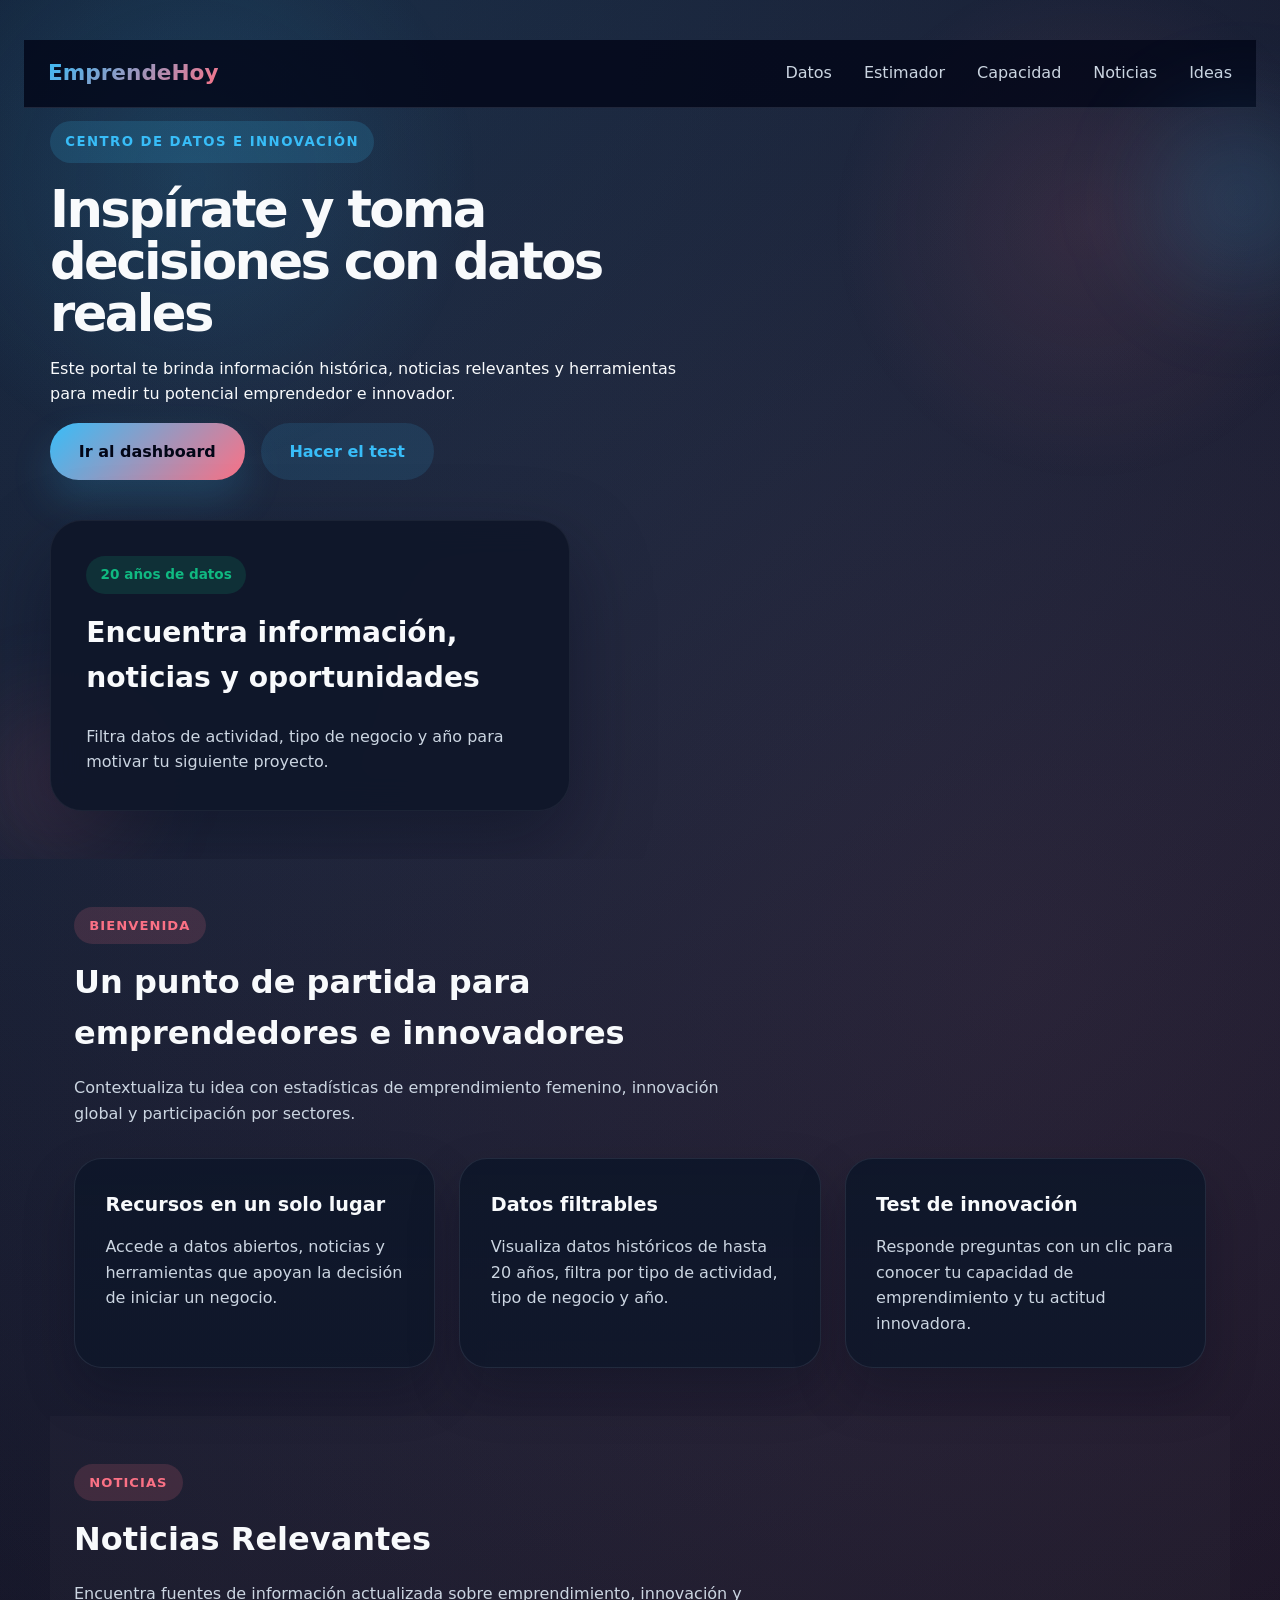
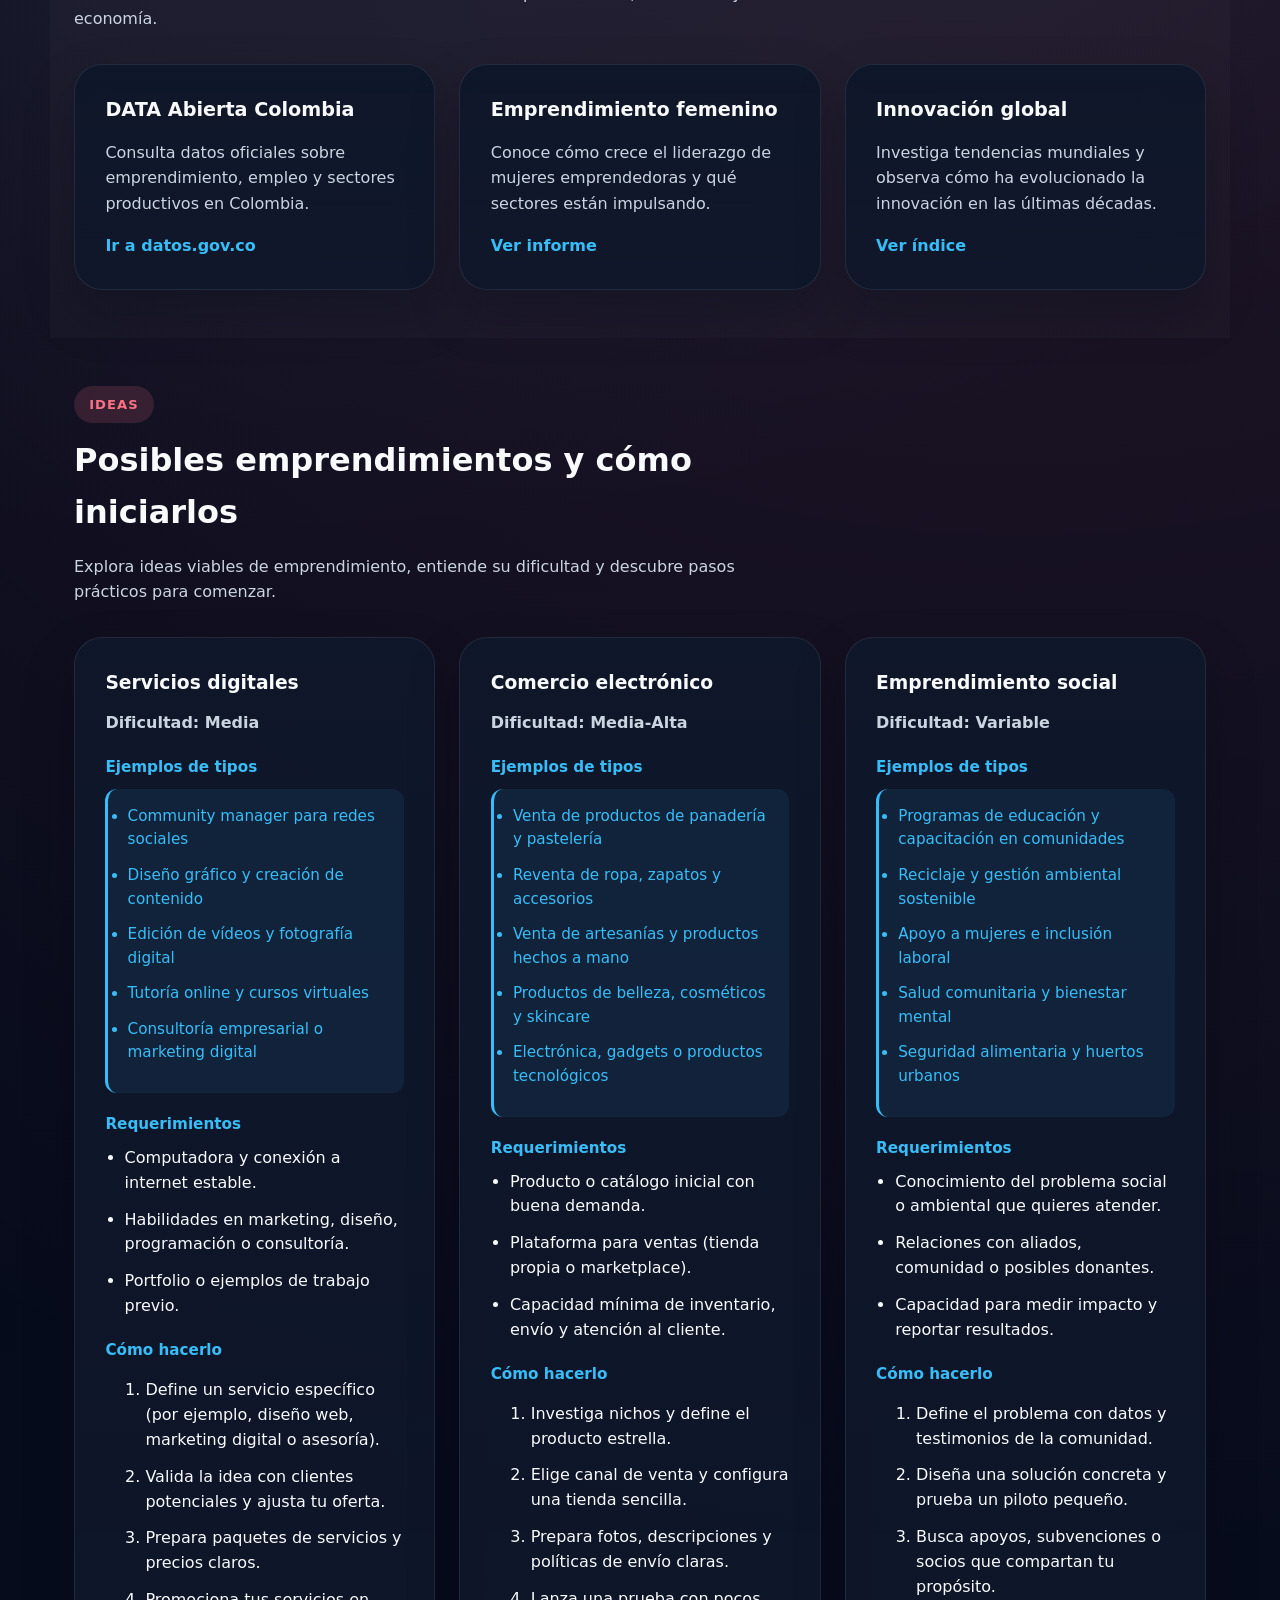
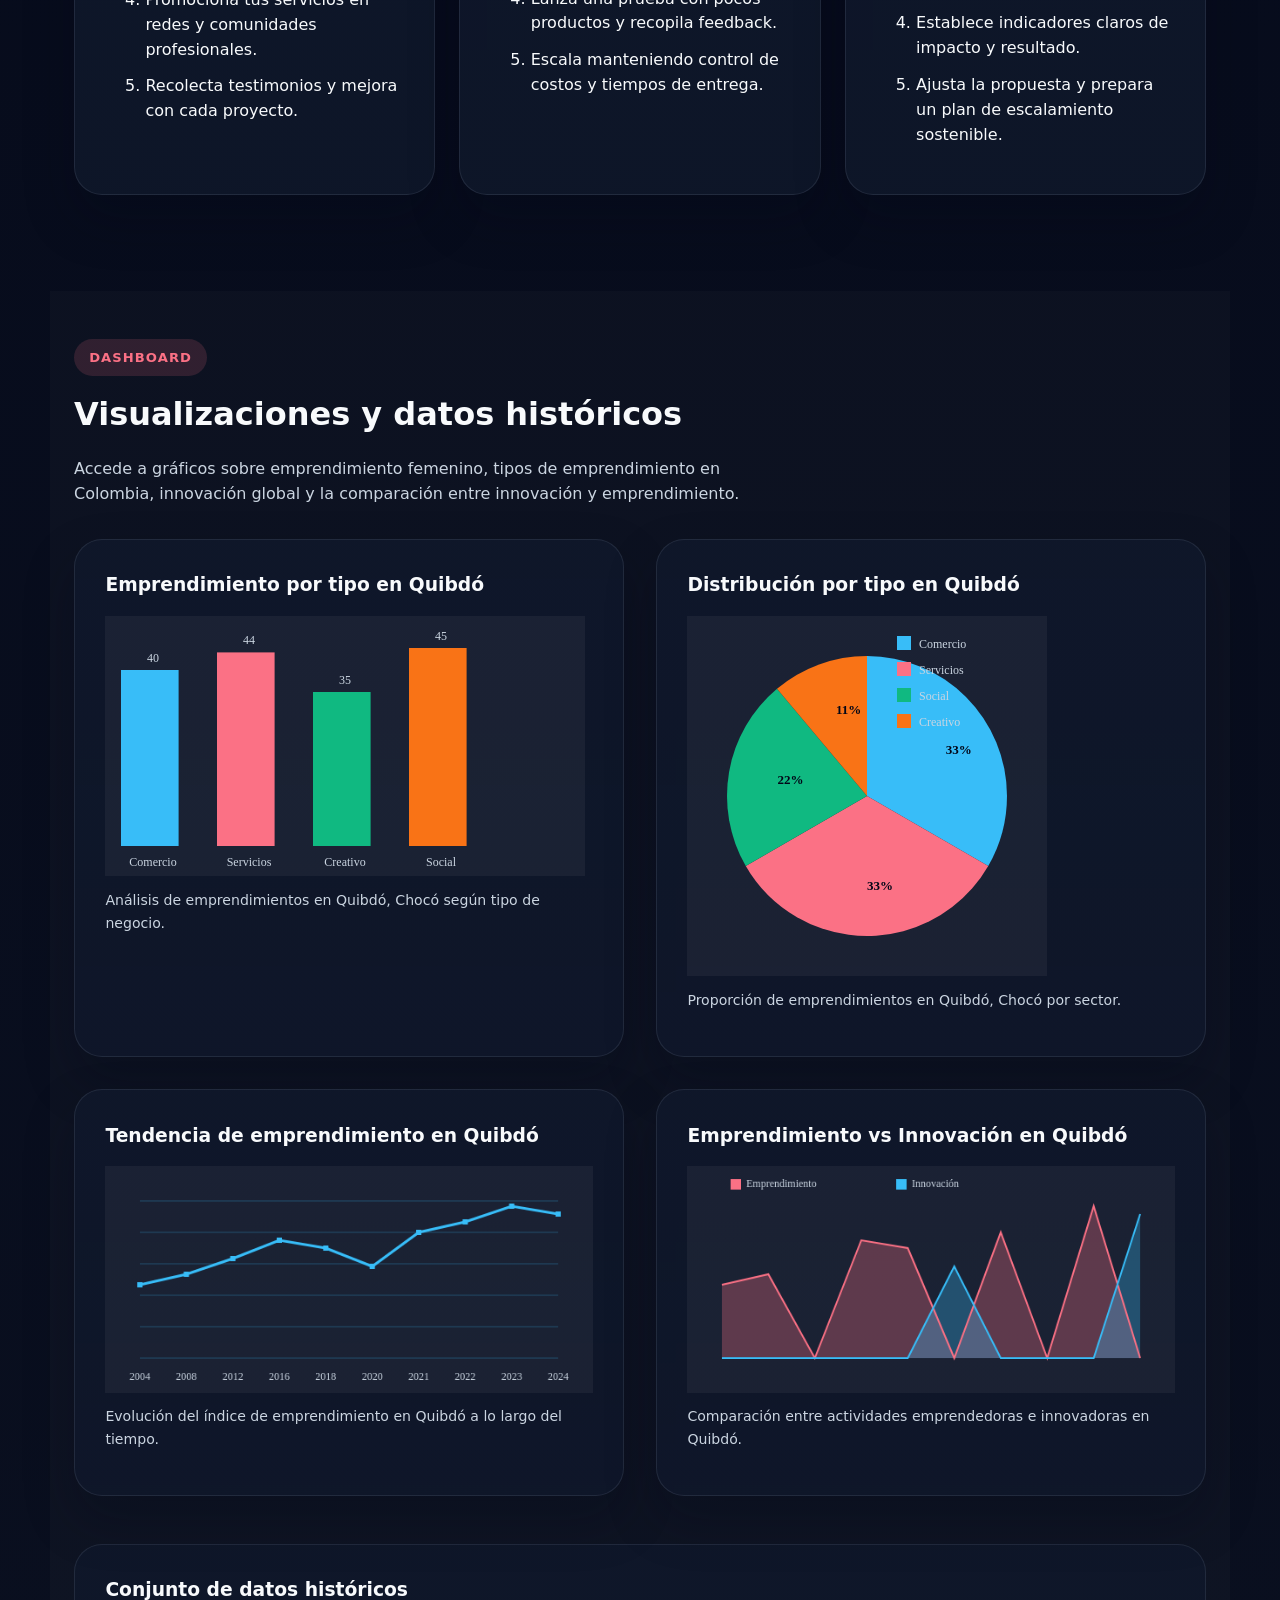
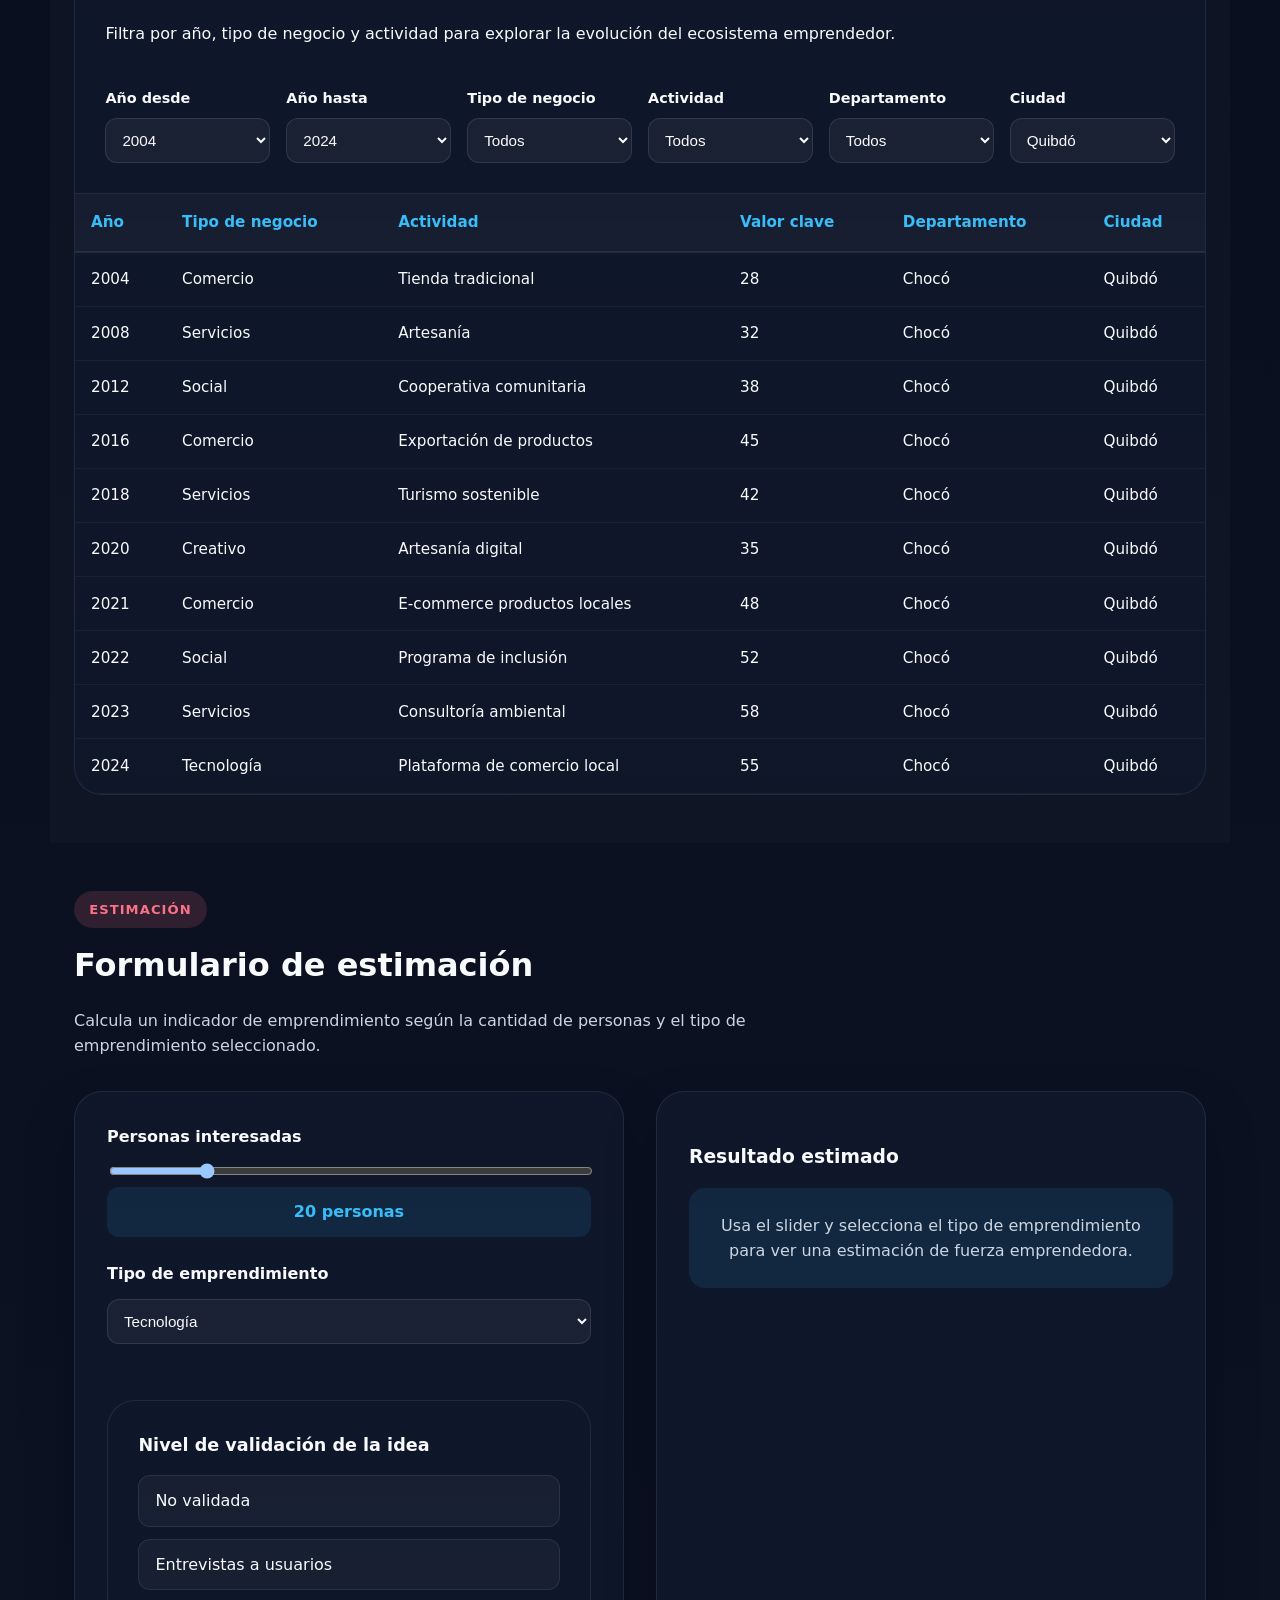
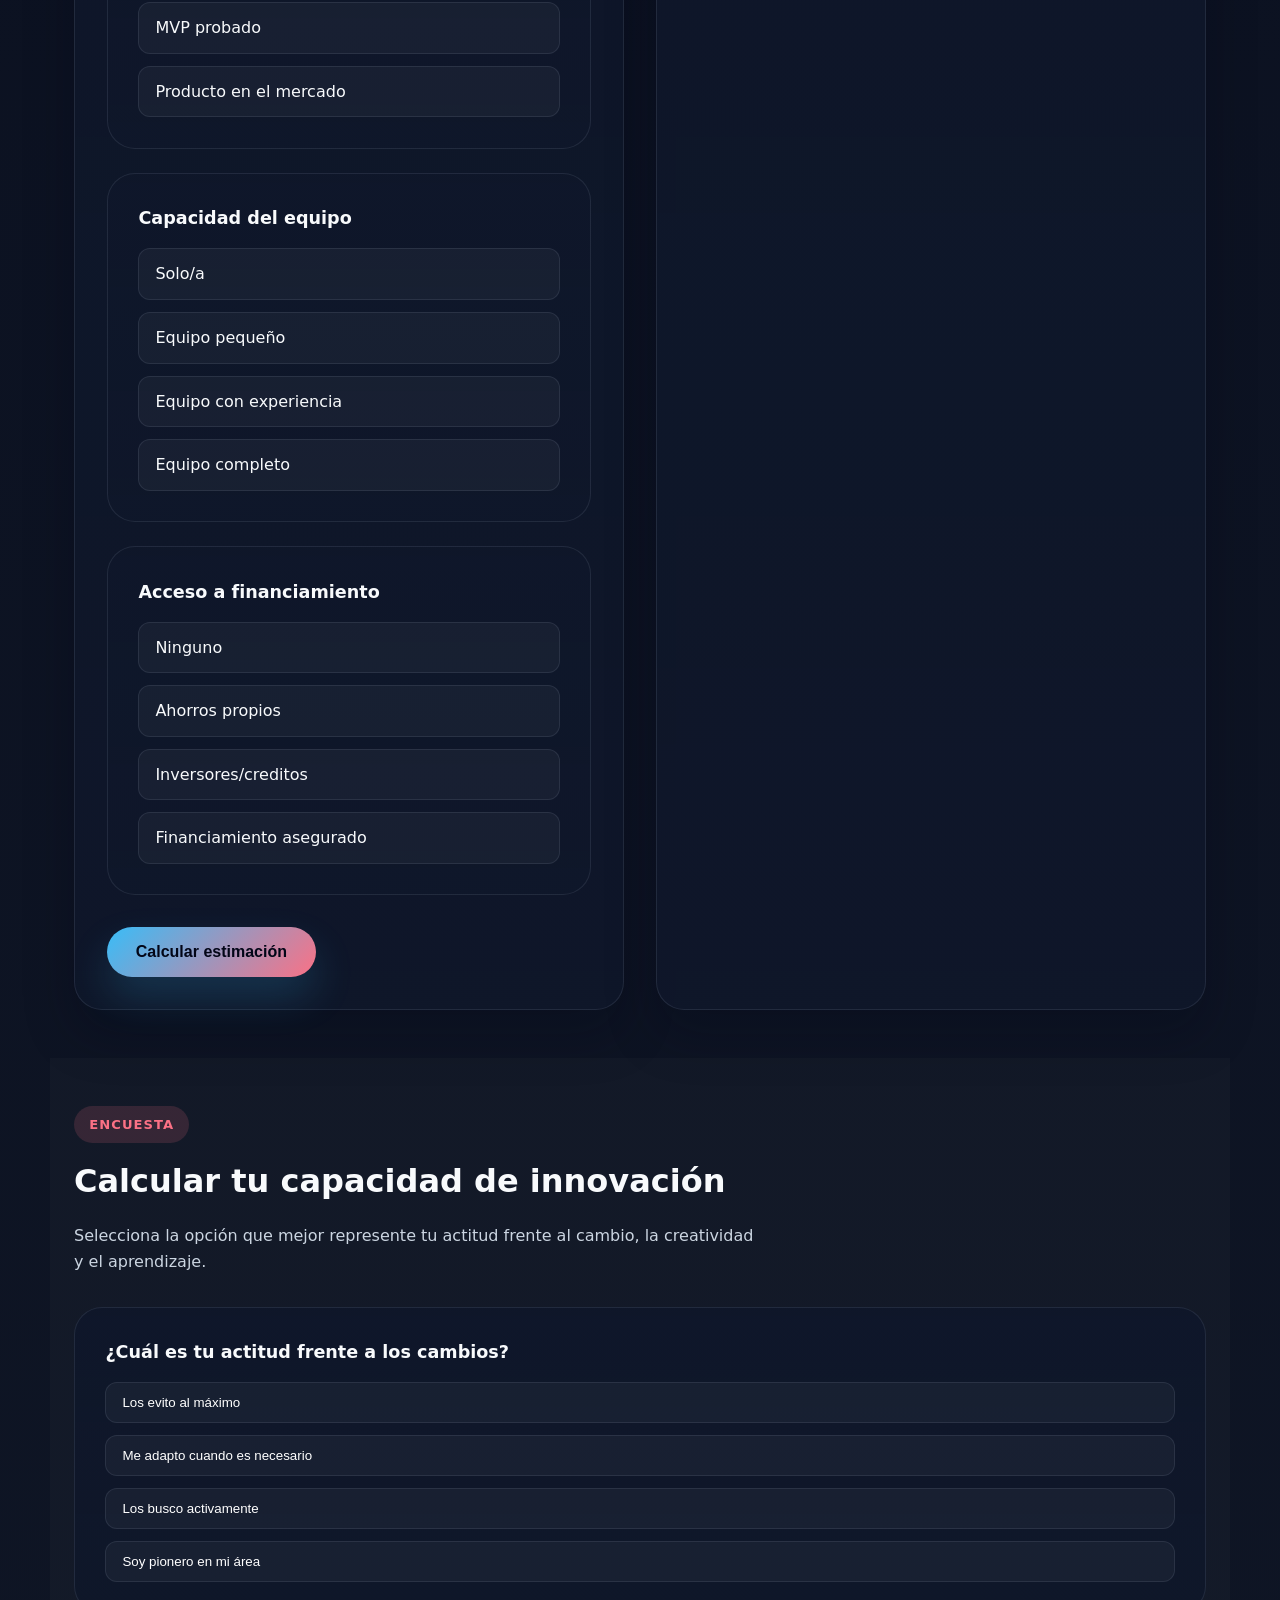
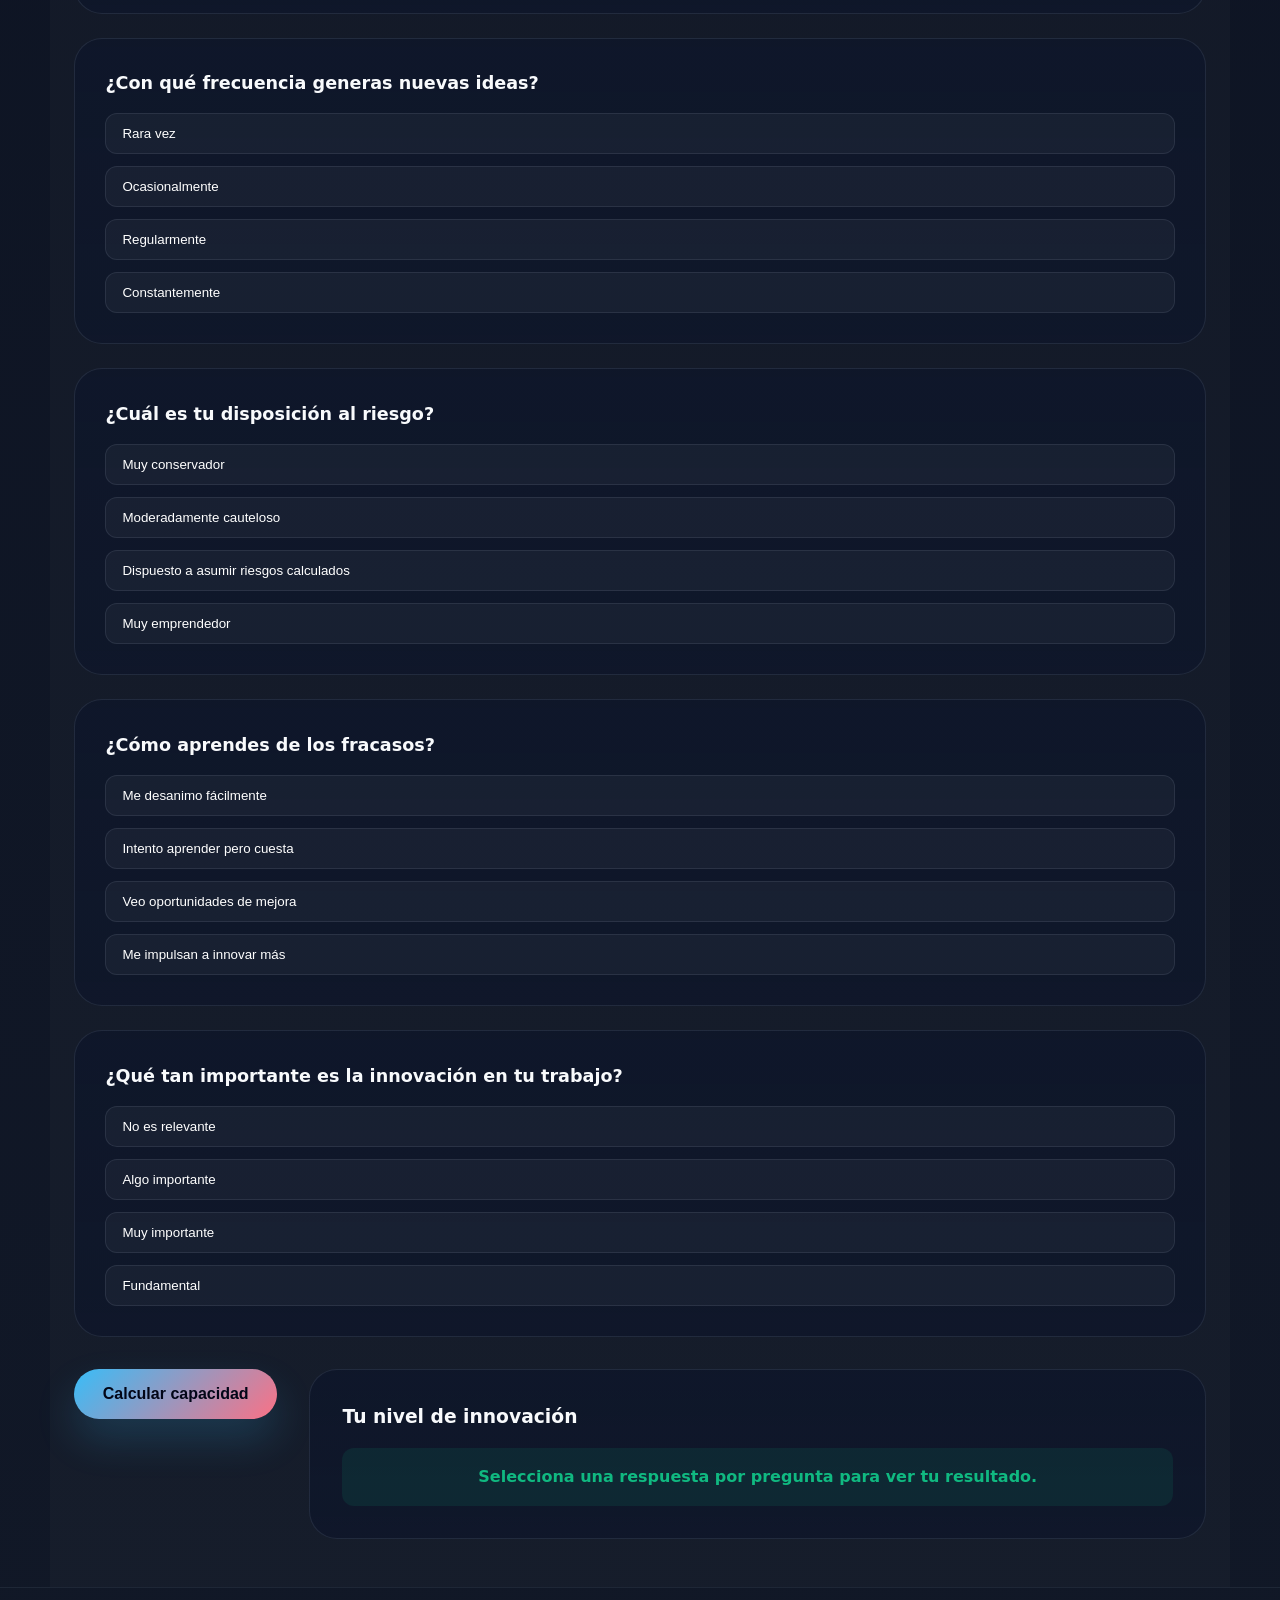
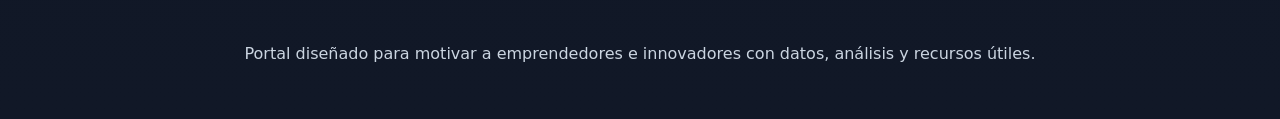
==== commit b0a277dd: "update 4" ====
--- a/index.html
+++ b/index.html
@@ -62,8 +62,8 @@
         <section id="noticias" class="section news-section">
             <div class="section-header">
                 <span class="section-tag">Noticias</span>
-                <h2>Enlaces y fuentes recomendadas</h2>
-                <p>Encuentra fuentes confiables de datos abiertos, emprendimiento femenino y análisis global de innovación.</p>
+                <h2>Noticias Relevantes</h2>
+                <p>Encuentra fuentes de información actualizada sobre emprendimiento, innovación y economía.</p>
             </div>
             <div class="news-grid">
                 <article class="news-card">
--- a/proyecto2.css
+++ b/proyecto2.css
@@ -683,6 +683,37 @@
     color: var(--primary);
 }
 
+/* New styles for advice cards and resource buttons */
+.advice-card {
+    padding: 1rem 1.2rem;
+    border-radius: 0.9rem;
+    background: linear-gradient(180deg, rgba(15,23,42,0.95), rgba(15,23,42,0.9));
+    border: 1px solid rgba(148,163,184,0.08);
+}
+.advice-card h4 {
+    margin: 0 0 8px 0;
+    font-size: 1.05rem;
+}
+.advice-links {
+    display: flex;
+    gap: 0.6rem;
+    flex-wrap: wrap;
+    margin-top: 8px;
+}
+.resource-button {
+    display: inline-block;
+    padding: 0.5rem 0.8rem;
+    border-radius: 0.6rem;
+    background: linear-gradient(90deg, var(--primary), var(--accent));
+    color: #020617;
+    font-weight: 700;
+    text-decoration: none;
+    font-size: 0.9rem;
+}
+.resource-button:hover {
+    transform: translateY(-2px);
+}
+
 .advice-table {
     width: 100%;
     border-collapse: collapse;
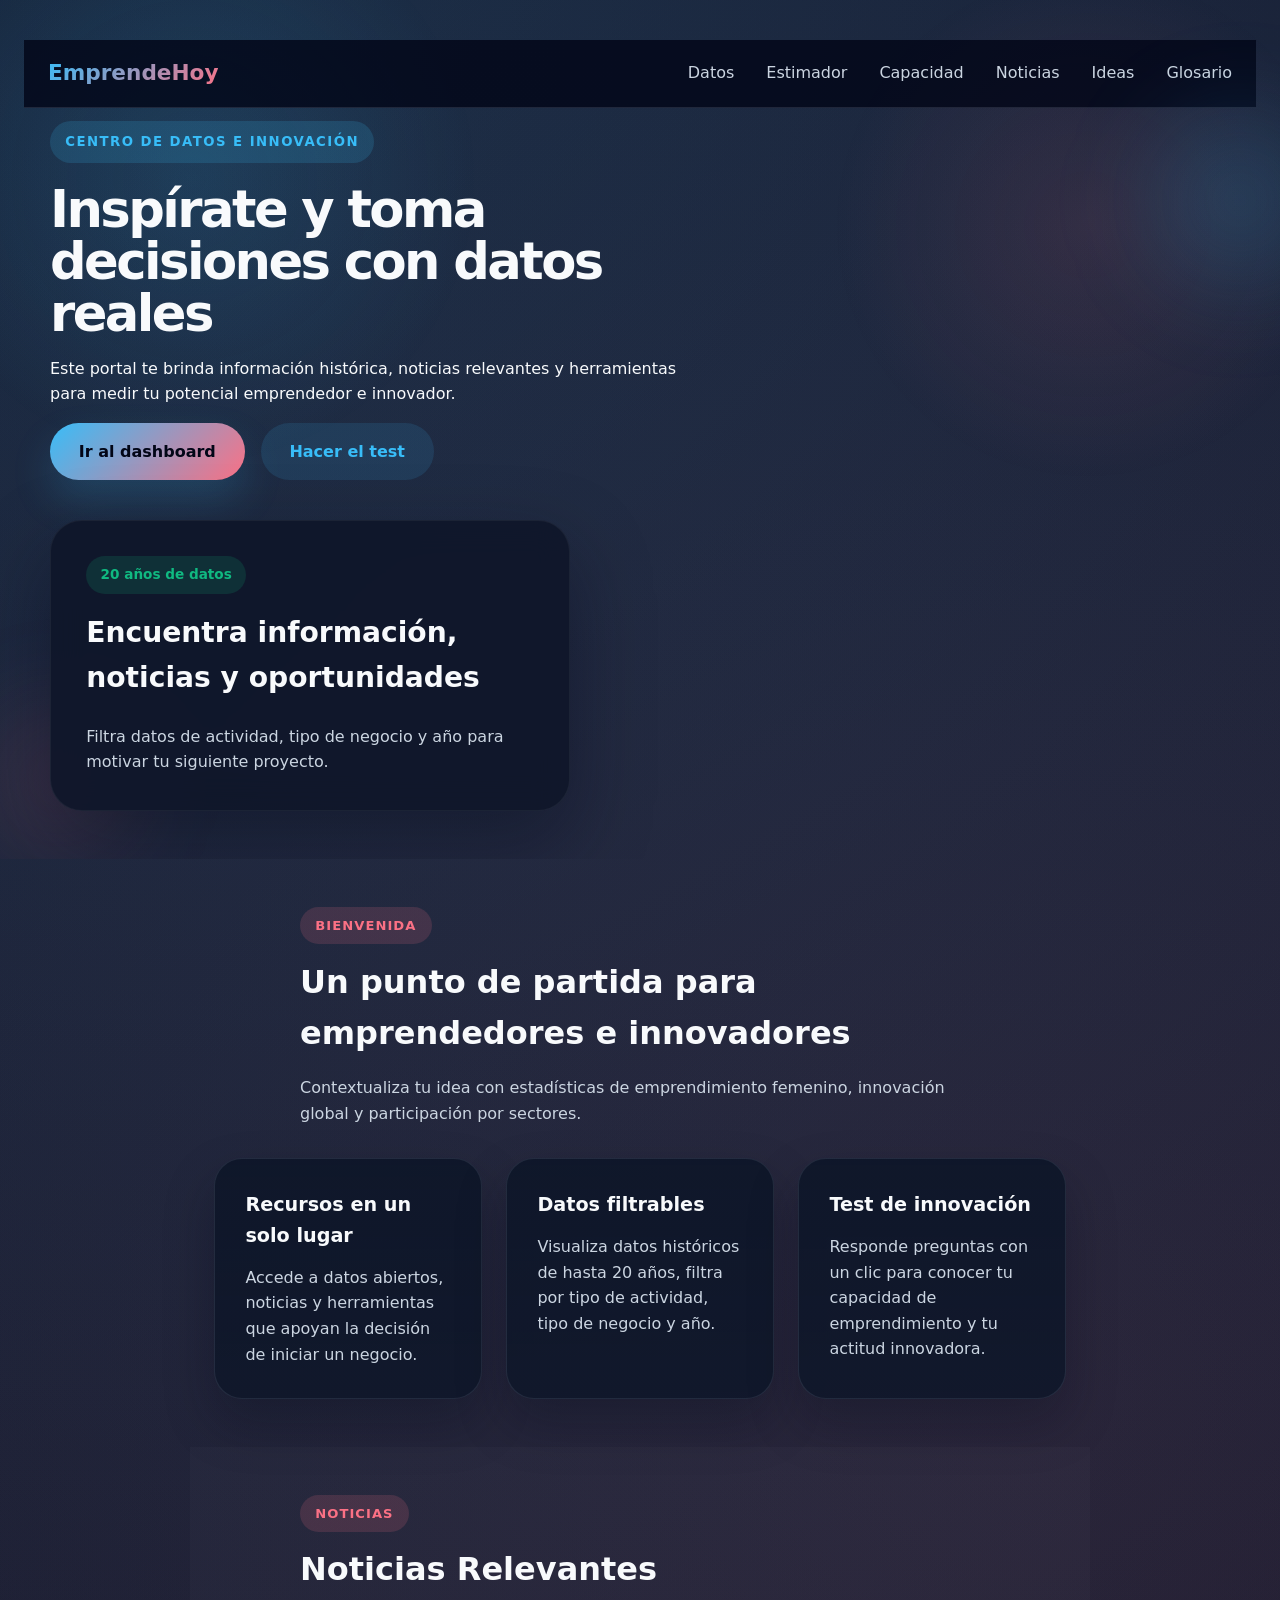
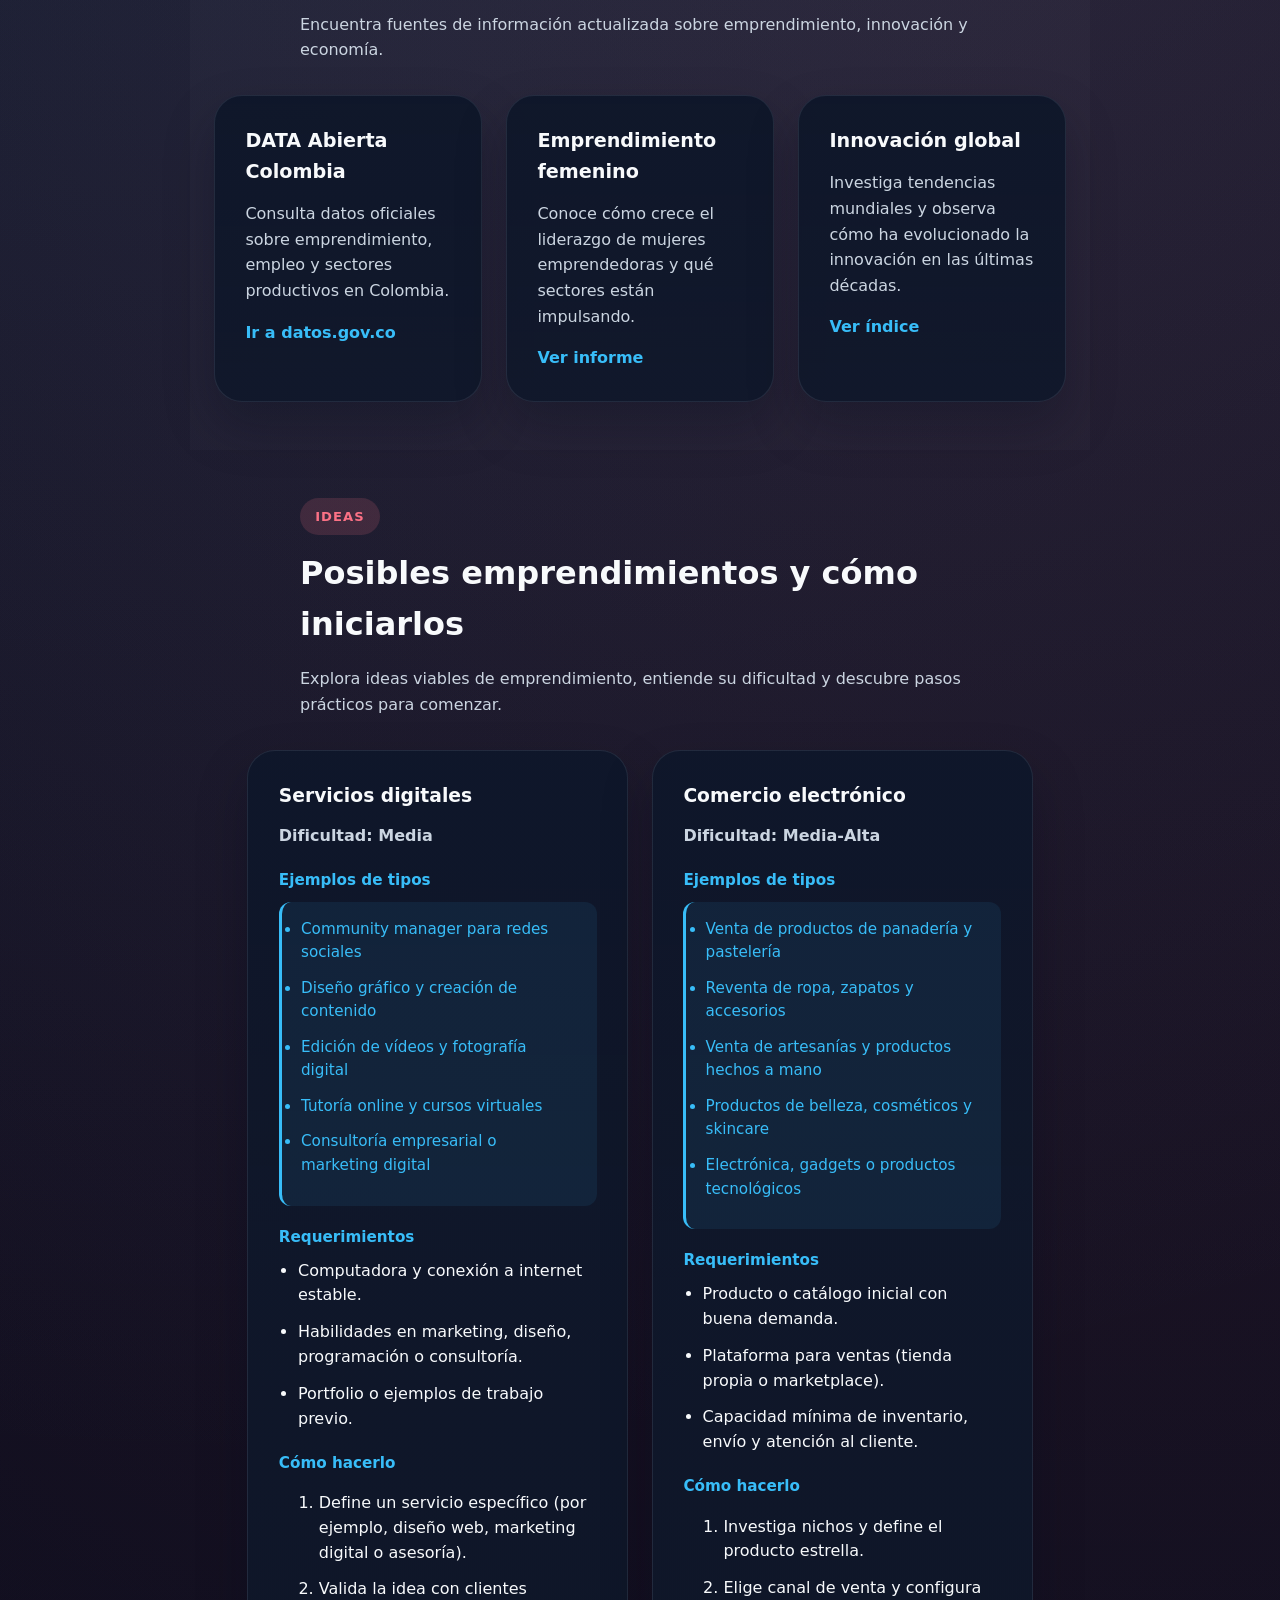
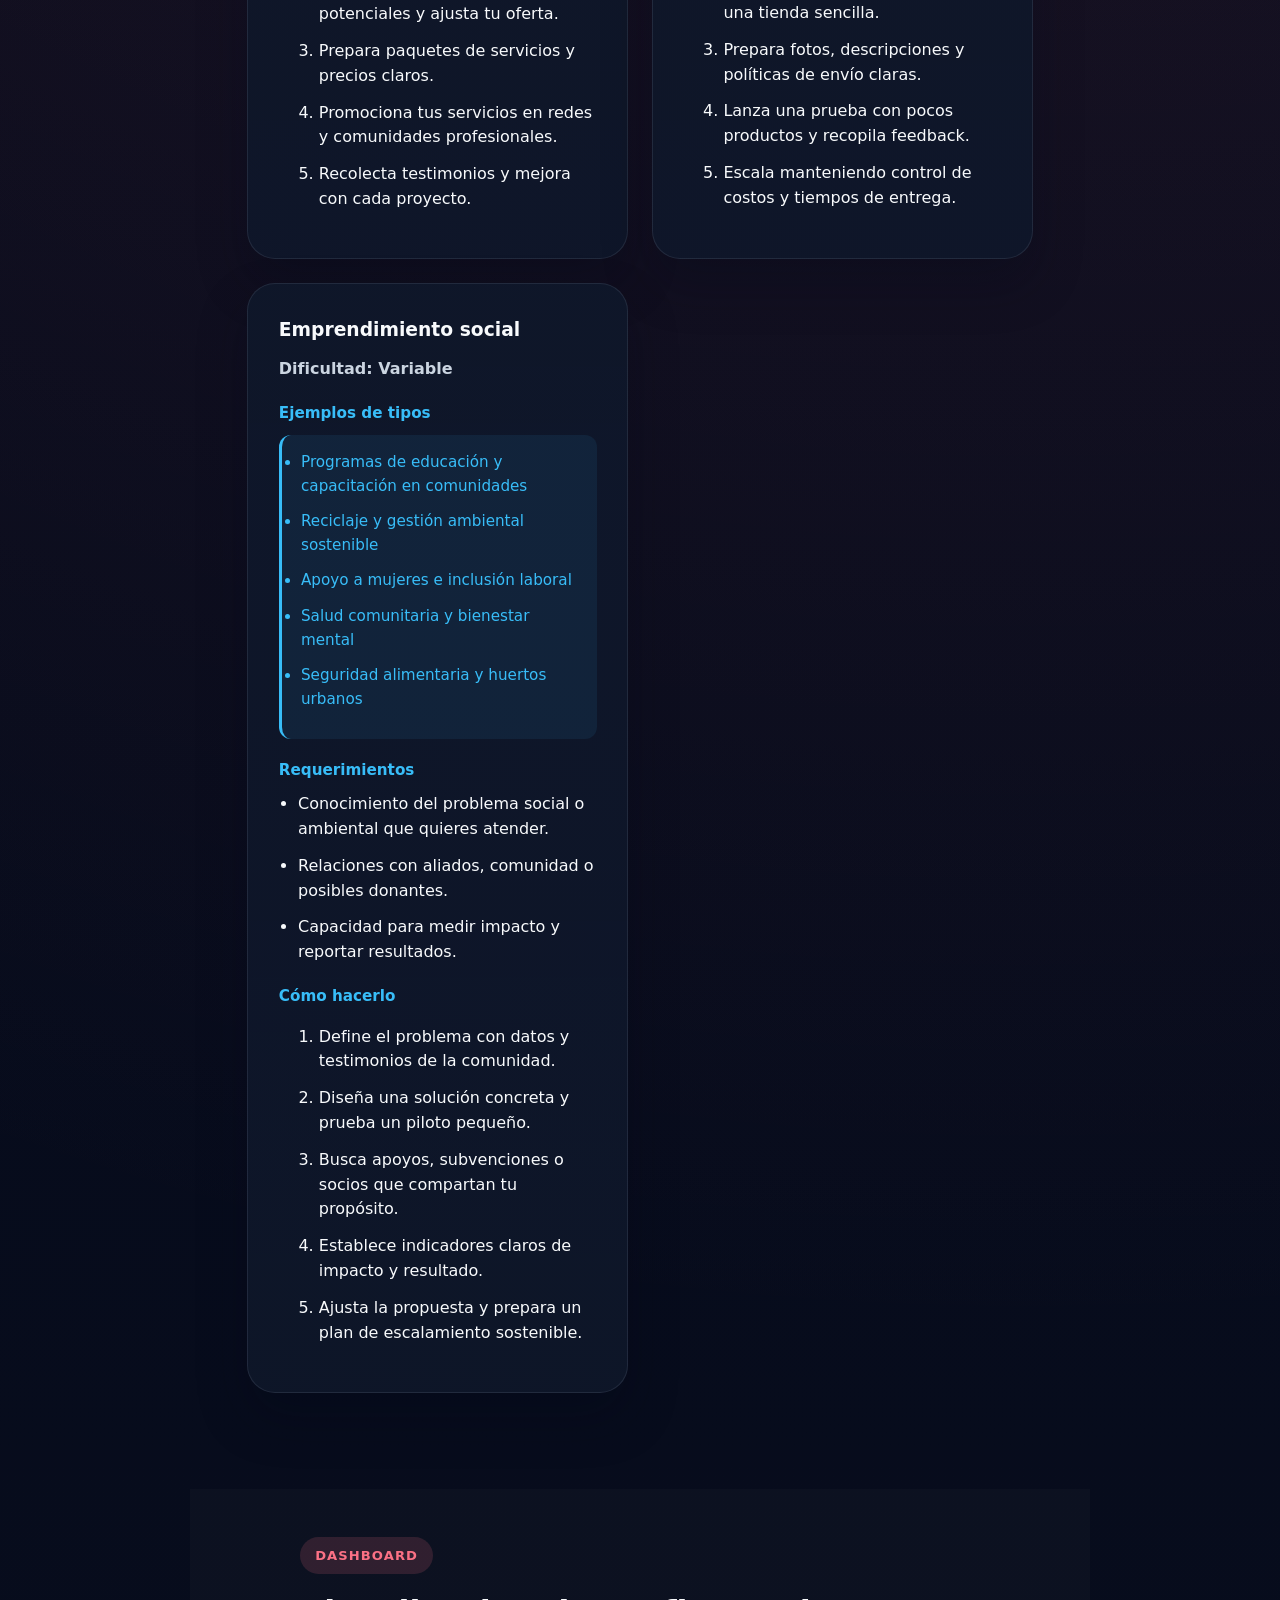
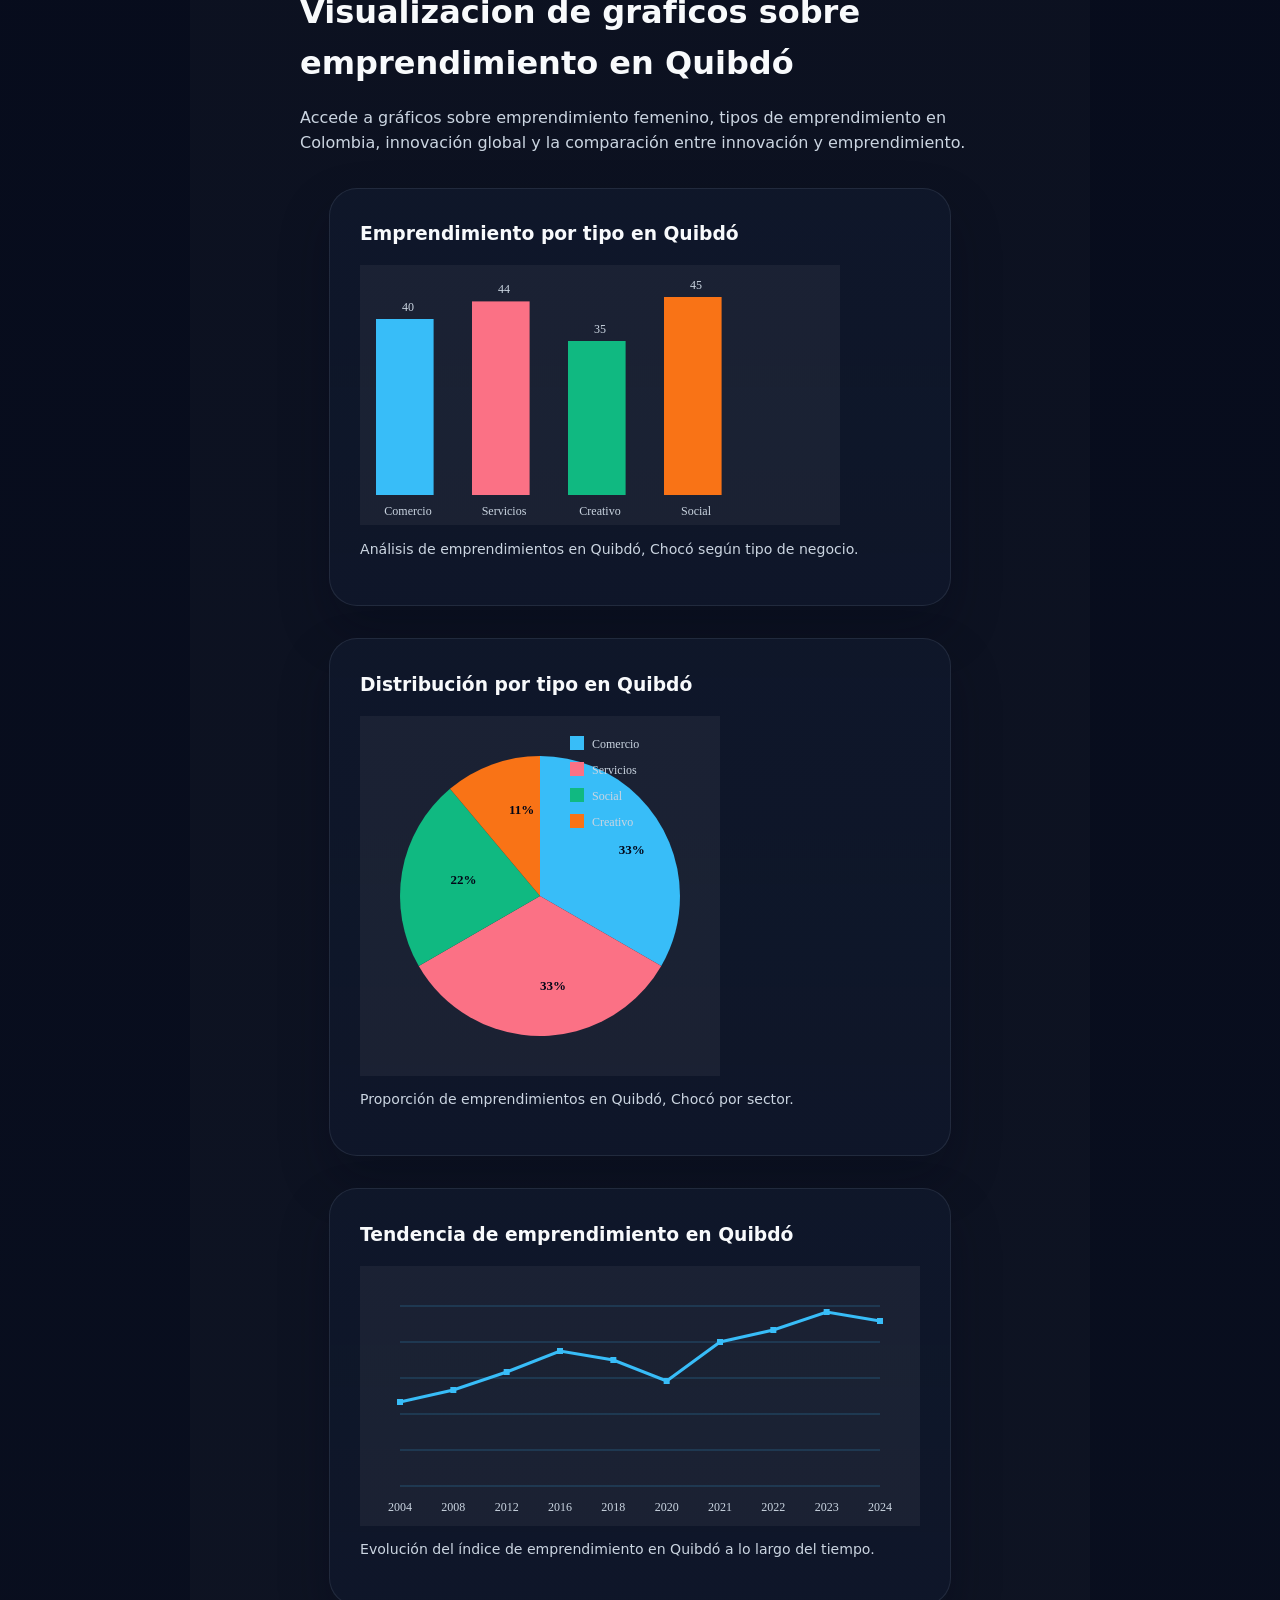
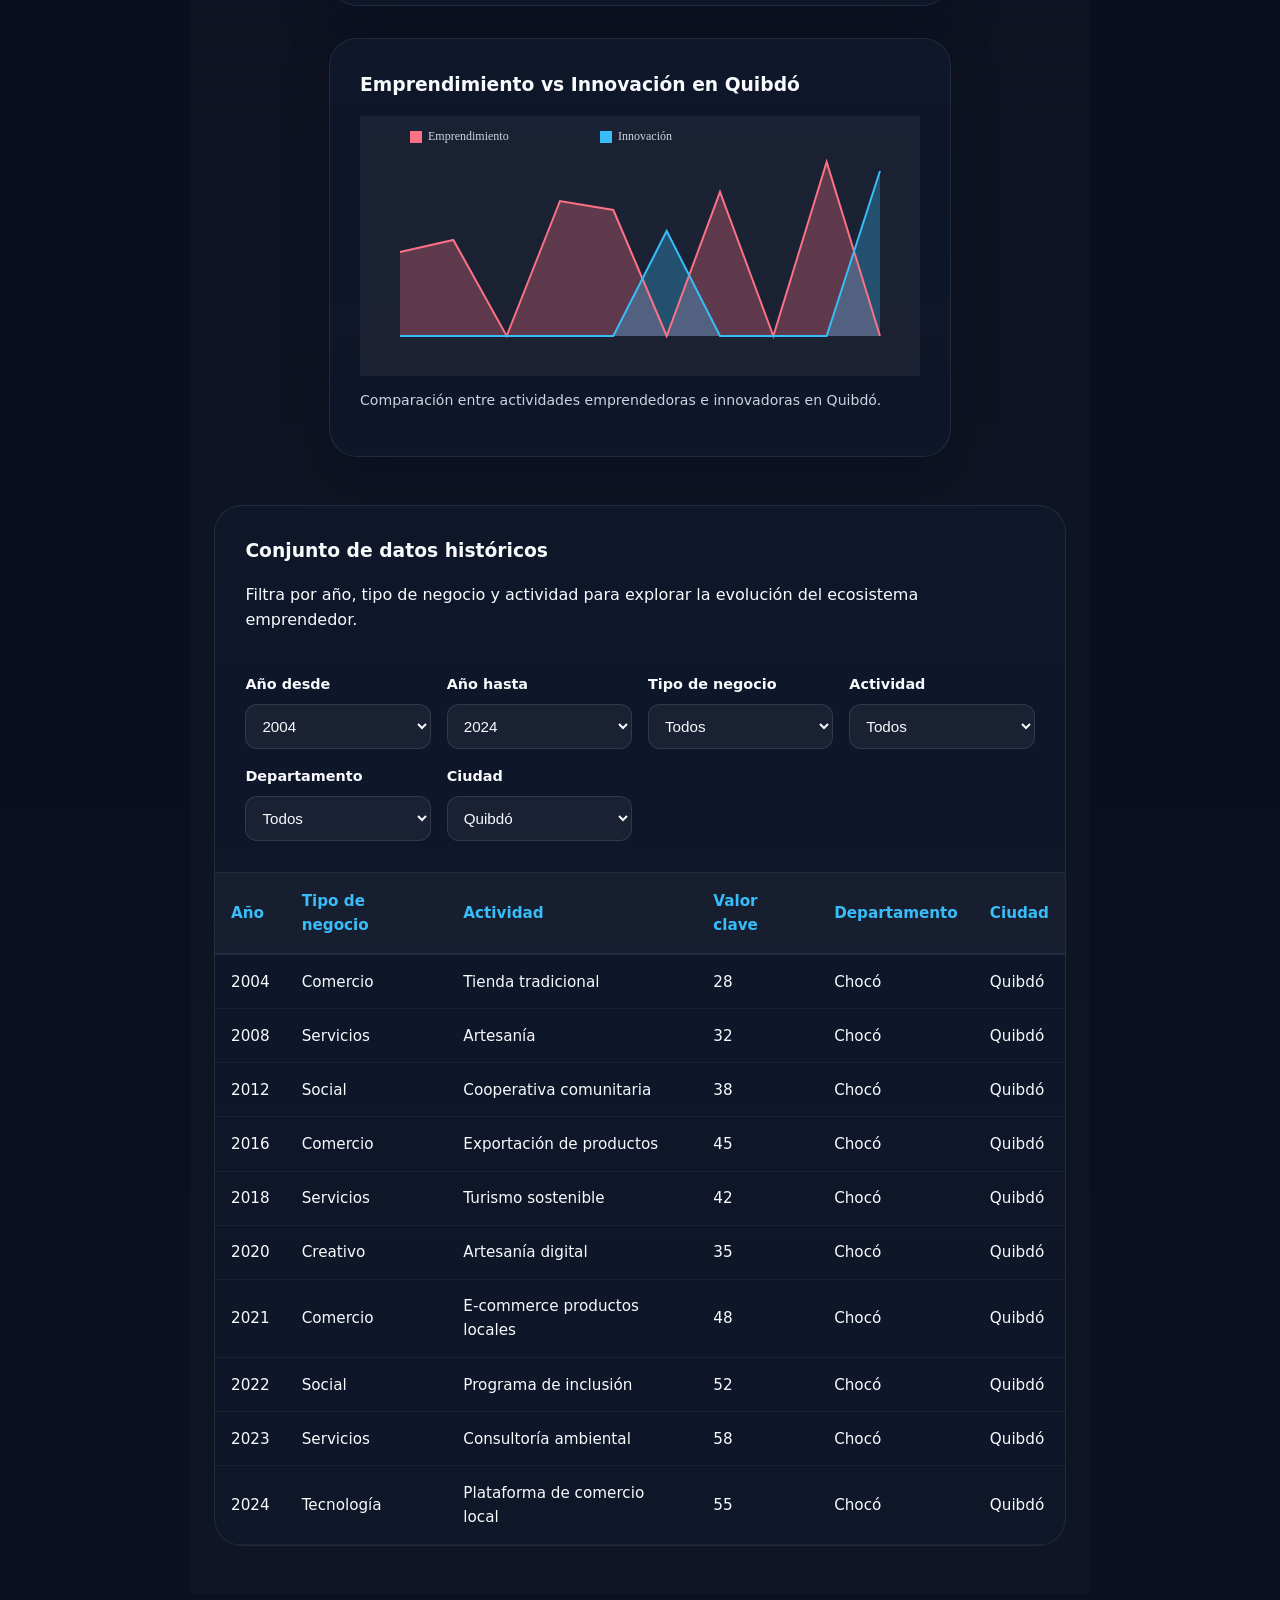
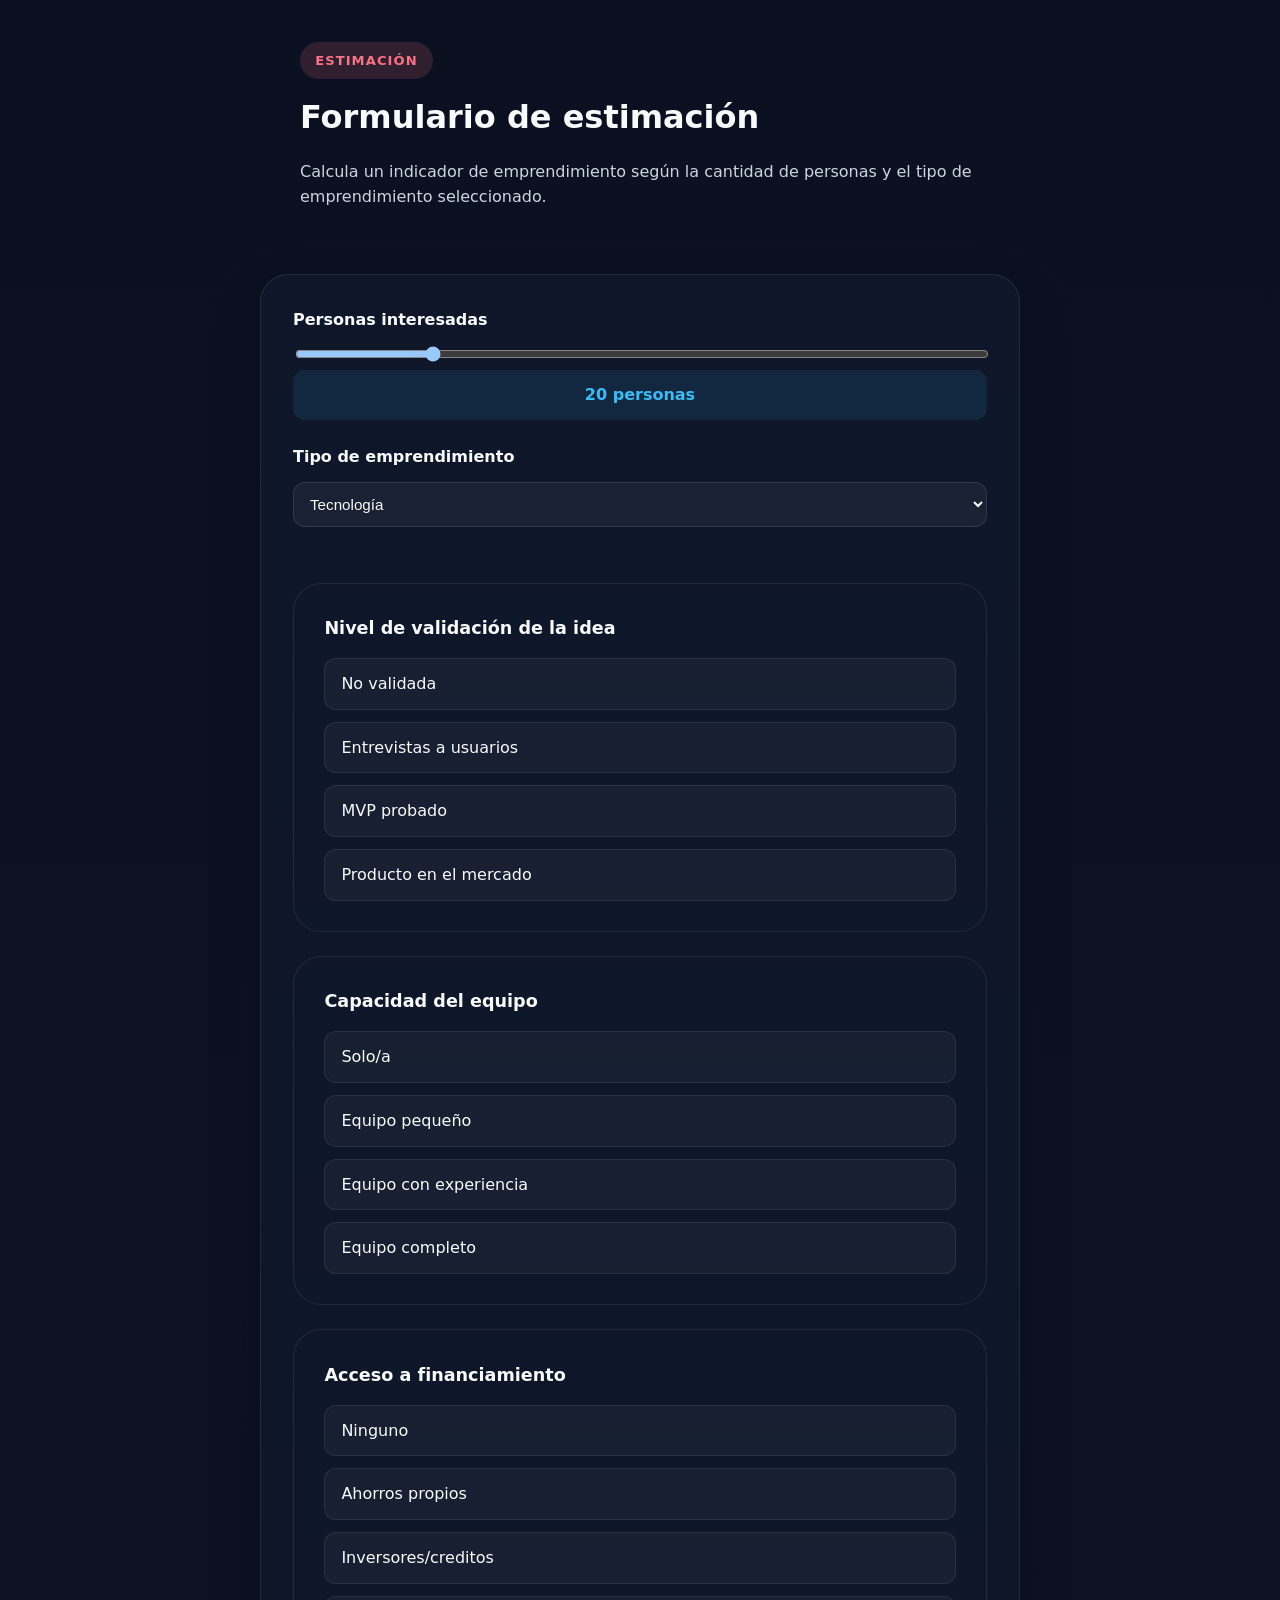
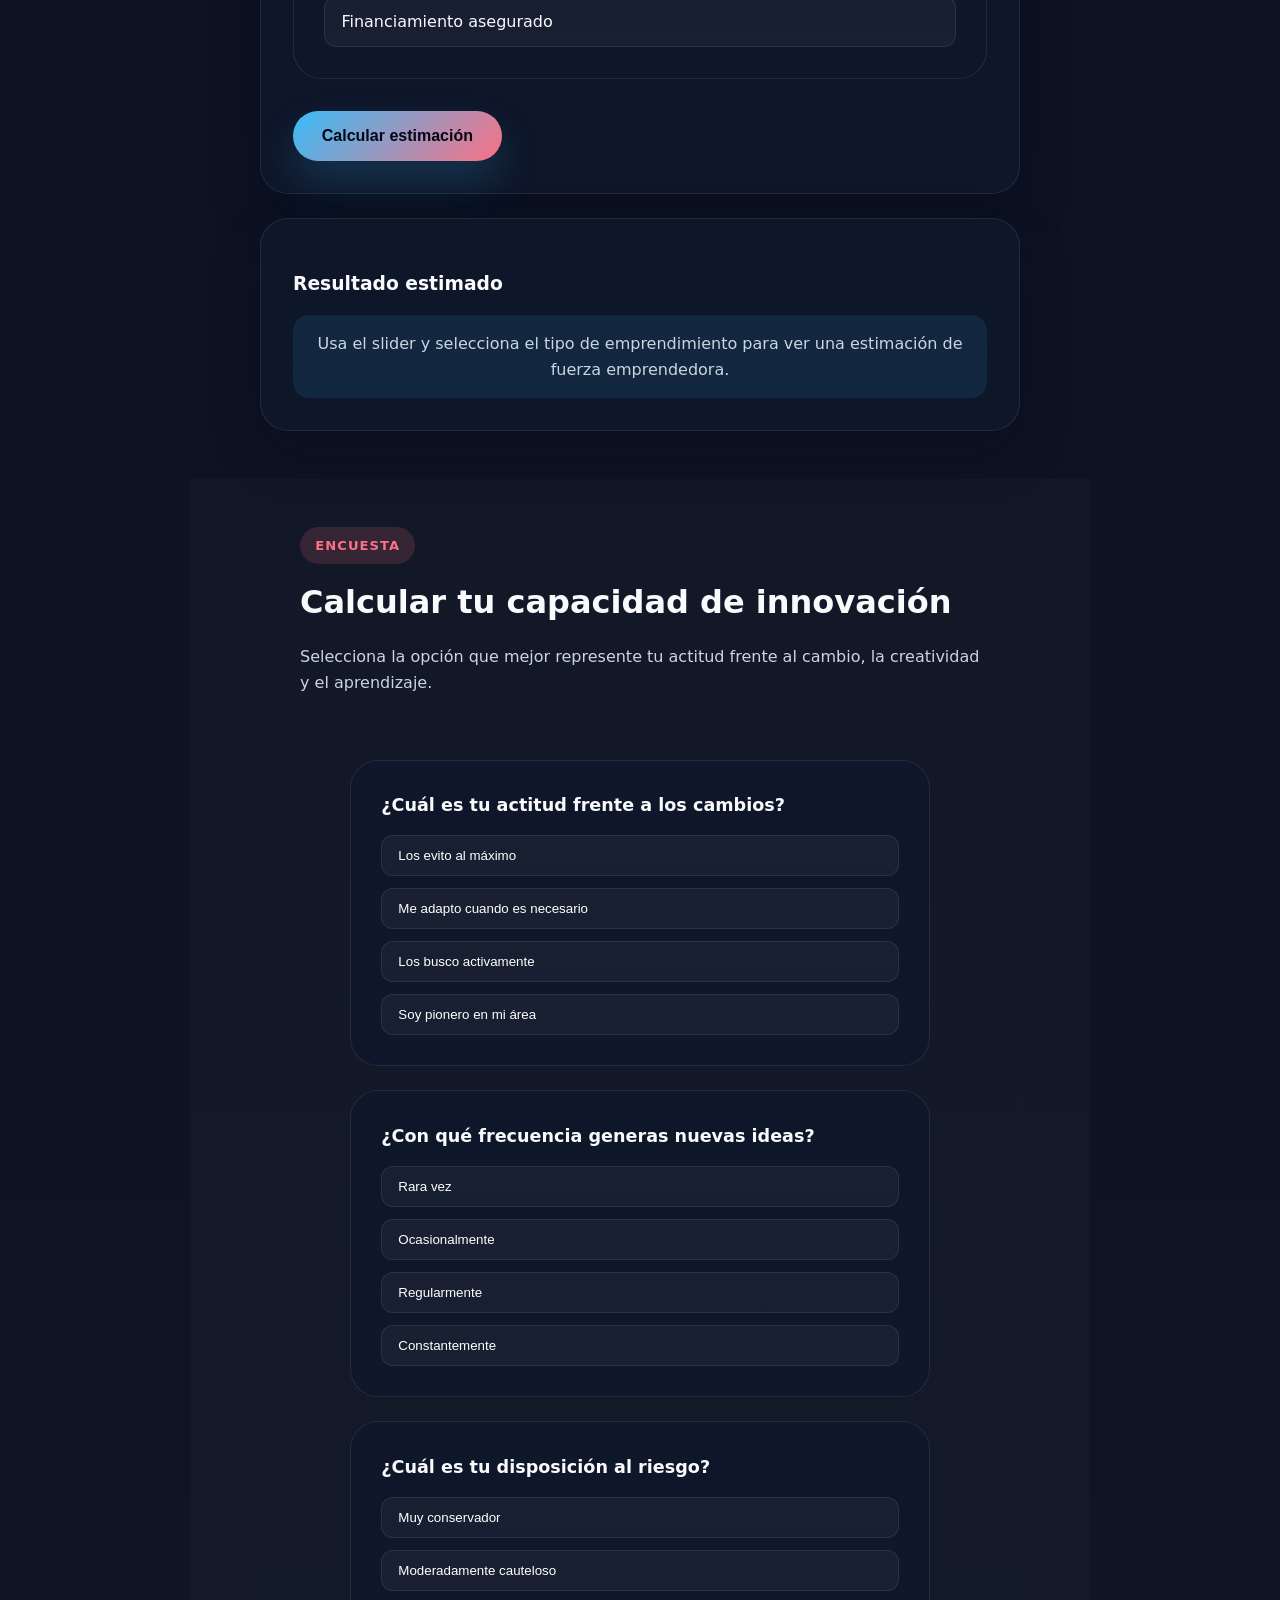
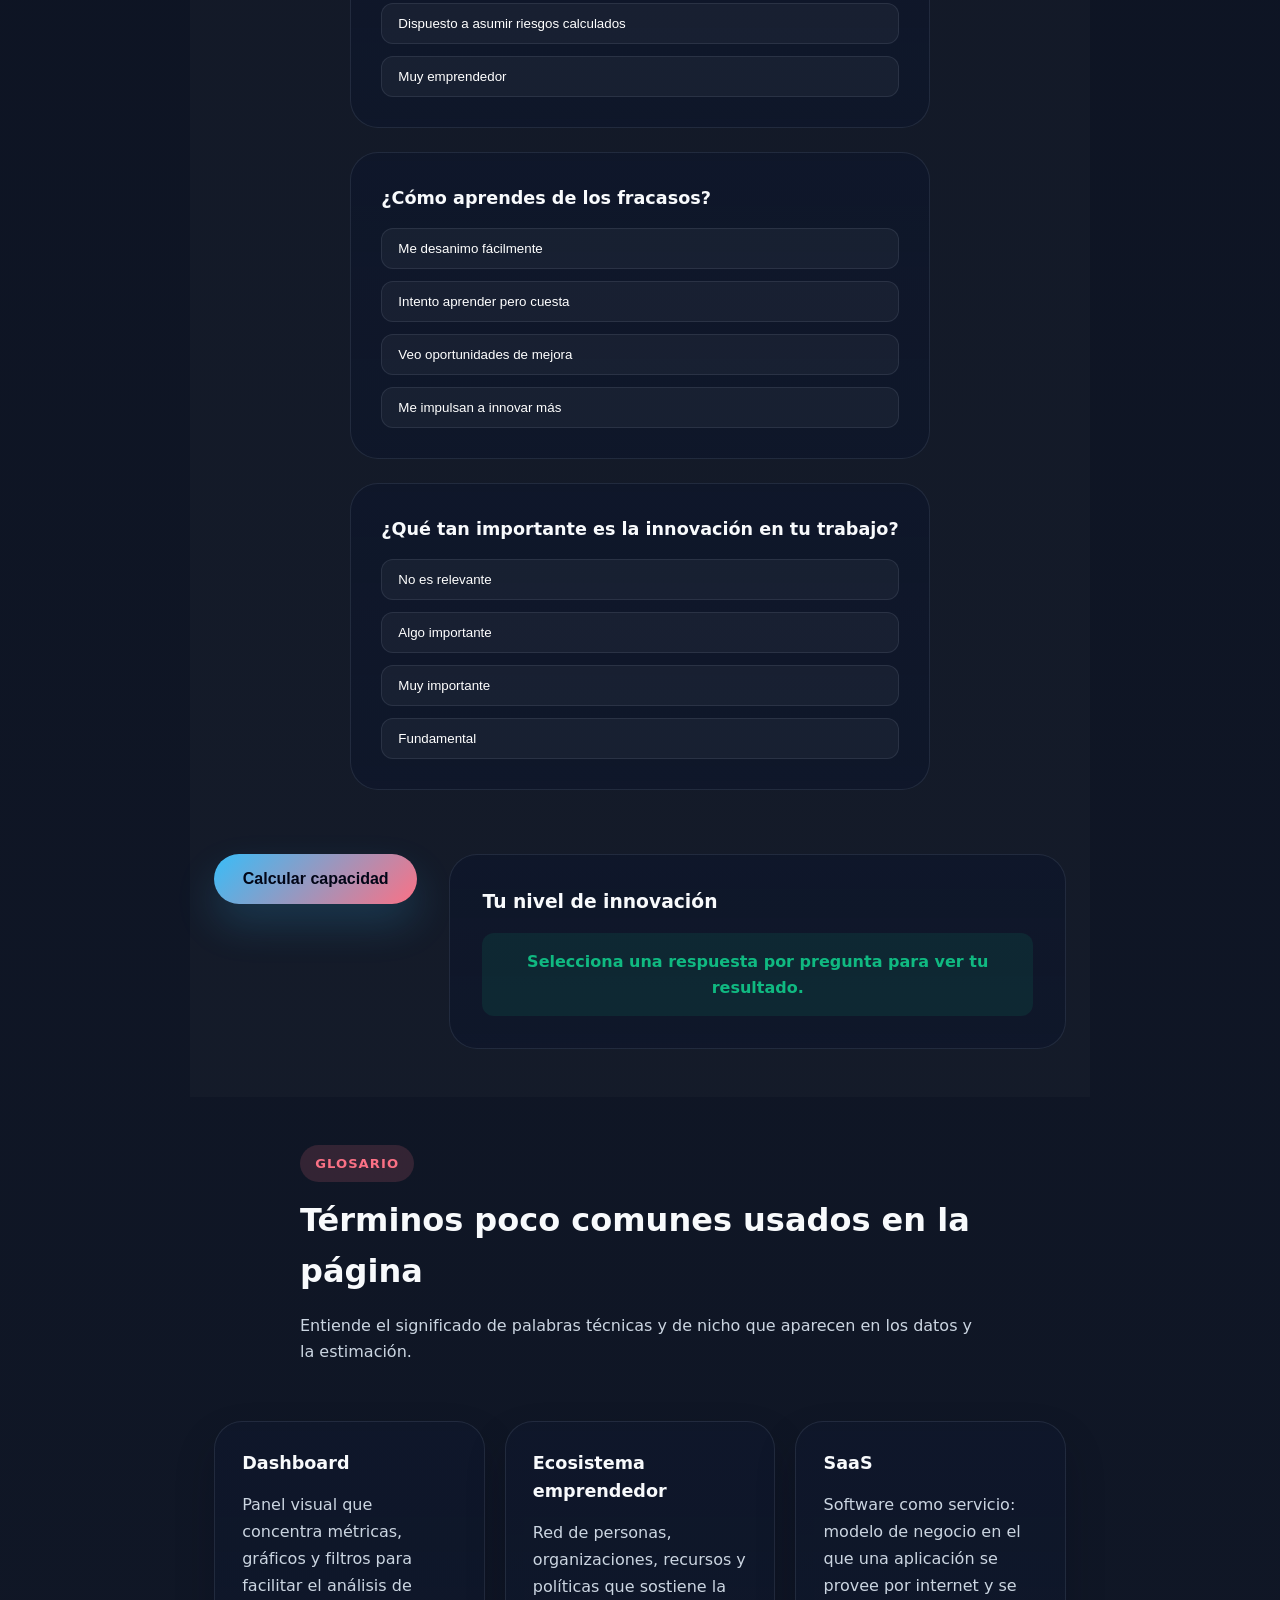
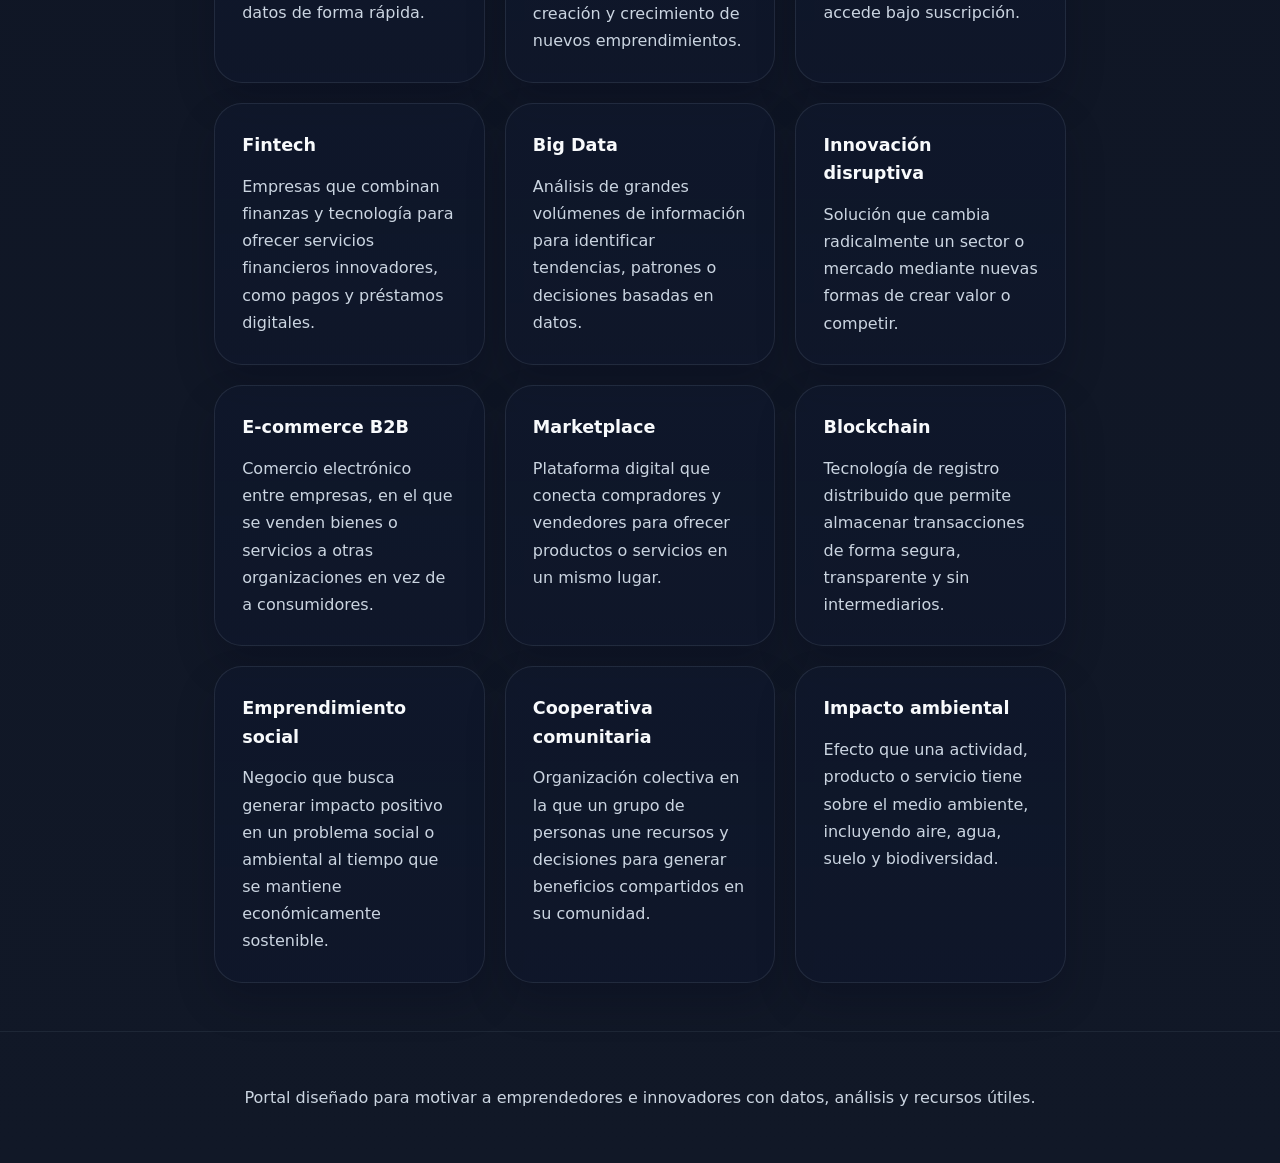
==== commit 8b987d6a: "update 5" ====
--- a/index.html
+++ b/index.html
@@ -16,6 +16,7 @@
                 <a href="#capacidad">Capacidad</a>
                 <a href="#noticias">Noticias</a>
                 <a href="#ideas">Ideas</a>
+                <a href="#glossario">Glosario</a>
             </nav>
         </div>
         <div class="hero-grid">
@@ -175,7 +176,7 @@
         <section id="datos" class="section data-section">
             <div class="section-header">
                 <span class="section-tag">Dashboard</span>
-                <h2>Visualizaciones y datos históricos</h2>
+                <h2>Visualizacion de graficos sobre emprendimiento en Quibdó</h2>
                 <p>Accede a gráficos sobre emprendimiento femenino, tipos de emprendimiento en Colombia, innovación global y la comparación entre innovación y emprendimiento.</p>
             </div>
             <div class="charts-grid">
@@ -337,6 +338,64 @@
                 <div class="your-advice" id="yourAdvice"></div>
             </div>
         </section>
+
+        <section id="glossario" class="section glossary-section">
+            <div class="section-header">
+                <span class="section-tag">Glosario</span>
+                <h2>Términos poco comunes usados en la página</h2>
+                <p>Entiende el significado de palabras técnicas y de nicho que aparecen en los datos y la estimación.</p>
+            </div>
+            <div class="glossary-grid">
+                <article class="glossary-card">
+                    <h3>Dashboard</h3>
+                    <p>Panel visual que concentra métricas, gráficos y filtros para facilitar el análisis de datos de forma rápida.</p>
+                </article>
+                <article class="glossary-card">
+                    <h3>Ecosistema emprendedor</h3>
+                    <p>Red de personas, organizaciones, recursos y políticas que sostiene la creación y crecimiento de nuevos emprendimientos.</p>
+                </article>
+                <article class="glossary-card">
+                    <h3>SaaS</h3>
+                    <p>Software como servicio: modelo de negocio en el que una aplicación se provee por internet y se accede bajo suscripción.</p>
+                </article>
+                <article class="glossary-card">
+                    <h3>Fintech</h3>
+                    <p>Empresas que combinan finanzas y tecnología para ofrecer servicios financieros innovadores, como pagos y préstamos digitales.</p>
+                </article>
+                <article class="glossary-card">
+                    <h3>Big Data</h3>
+                    <p>Análisis de grandes volúmenes de información para identificar tendencias, patrones o decisiones basadas en datos.</p>
+                </article>
+                <article class="glossary-card">
+                    <h3>Innovación disruptiva</h3>
+                    <p>Solución que cambia radicalmente un sector o mercado mediante nuevas formas de crear valor o competir.</p>
+                </article>
+                <article class="glossary-card">
+                    <h3>E-commerce B2B</h3>
+                    <p>Comercio electrónico entre empresas, en el que se venden bienes o servicios a otras organizaciones en vez de a consumidores.</p>
+                </article>
+                <article class="glossary-card">
+                    <h3>Marketplace</h3>
+                    <p>Plataforma digital que conecta compradores y vendedores para ofrecer productos o servicios en un mismo lugar.</p>
+                </article>
+                <article class="glossary-card">
+                    <h3>Blockchain</h3>
+                    <p>Tecnología de registro distribuido que permite almacenar transacciones de forma segura, transparente y sin intermediarios.</p>
+                </article>
+                <article class="glossary-card">
+                    <h3>Emprendimiento social</h3>
+                    <p>Negocio que busca generar impacto positivo en un problema social o ambiental al tiempo que se mantiene económicamente sostenible.</p>
+                </article>
+                <article class="glossary-card">
+                    <h3>Cooperativa comunitaria</h3>
+                    <p>Organización colectiva en la que un grupo de personas une recursos y decisiones para generar beneficios compartidos en su comunidad.</p>
+                </article>
+                <article class="glossary-card">
+                    <h3>Impacto ambiental</h3>
+                    <p>Efecto que una actividad, producto o servicio tiene sobre el medio ambiente, incluyendo aire, agua, suelo y biodiversidad.</p>
+                </article>
+            </div>
+        </section>
     </main>
 
     <footer class="footer">
--- a/proyecto2.css
+++ b/proyecto2.css
@@ -262,8 +262,11 @@
 
 .section {
     padding: 3rem 1.5rem;
-    max-width: 1180px;
+    max-width: 900px;
     margin: 0 auto;
+    display: flex;
+    flex-direction: column;
+    align-items: center;
 }
 
 .section:nth-of-type(even) {
@@ -360,6 +363,33 @@
     background: linear-gradient(180deg, rgba(15, 23, 42, 0.98), rgba(15, 23, 42, 0.9));
     border: 1px solid rgba(148, 163, 184, 0.14);
     box-shadow: 0 24px 50px rgba(2, 6, 23, 0.26);
+}
+
+.glossary-grid {
+    display: grid;
+    gap: 1.25rem;
+    grid-template-columns: repeat(auto-fit, minmax(220px, 1fr));
+    margin-top: 1.5rem;
+}
+
+.glossary-card {
+    padding: 1.7rem;
+    border-radius: 1.75rem;
+    background: linear-gradient(180deg, rgba(15, 23, 42, 0.98), rgba(15, 23, 42, 0.92));
+    border: 1px solid rgba(148, 163, 184, 0.14);
+    box-shadow: 0 20px 40px rgba(2, 6, 23, 0.2);
+}
+
+.glossary-card h3 {
+    margin-top: 0;
+    margin-bottom: 0.85rem;
+    font-size: 1.1rem;
+}
+
+.glossary-card p {
+    margin: 0;
+    color: var(--muted);
+    line-height: 1.7;
 }
 
 .idea-card h3 {
@@ -524,9 +554,11 @@
 
 .form-grid {
     display: grid;
-    gap: 2rem;
-    grid-template-columns: 1fr 1fr;
-    margin-top: 2rem;
+    gap: 1.5rem;
+    grid-template-columns: 1fr;
+    margin: 2rem auto 0;
+    width: 100%;
+    max-width: 760px;
 }
 
 .estimation-card,
@@ -579,12 +611,11 @@
 }
 
 #estimateResult {
-    display: block;
-    padding: 1.5rem;
+    padding: 1rem 1.25rem;
     background: rgba(56, 189, 248, 0.1);
     border-radius: 1rem;
     margin-top: 1rem;
-    min-height: 100px;
+    min-height: 80px;
     display: flex;
     align-items: center;
     justify-content: center;
